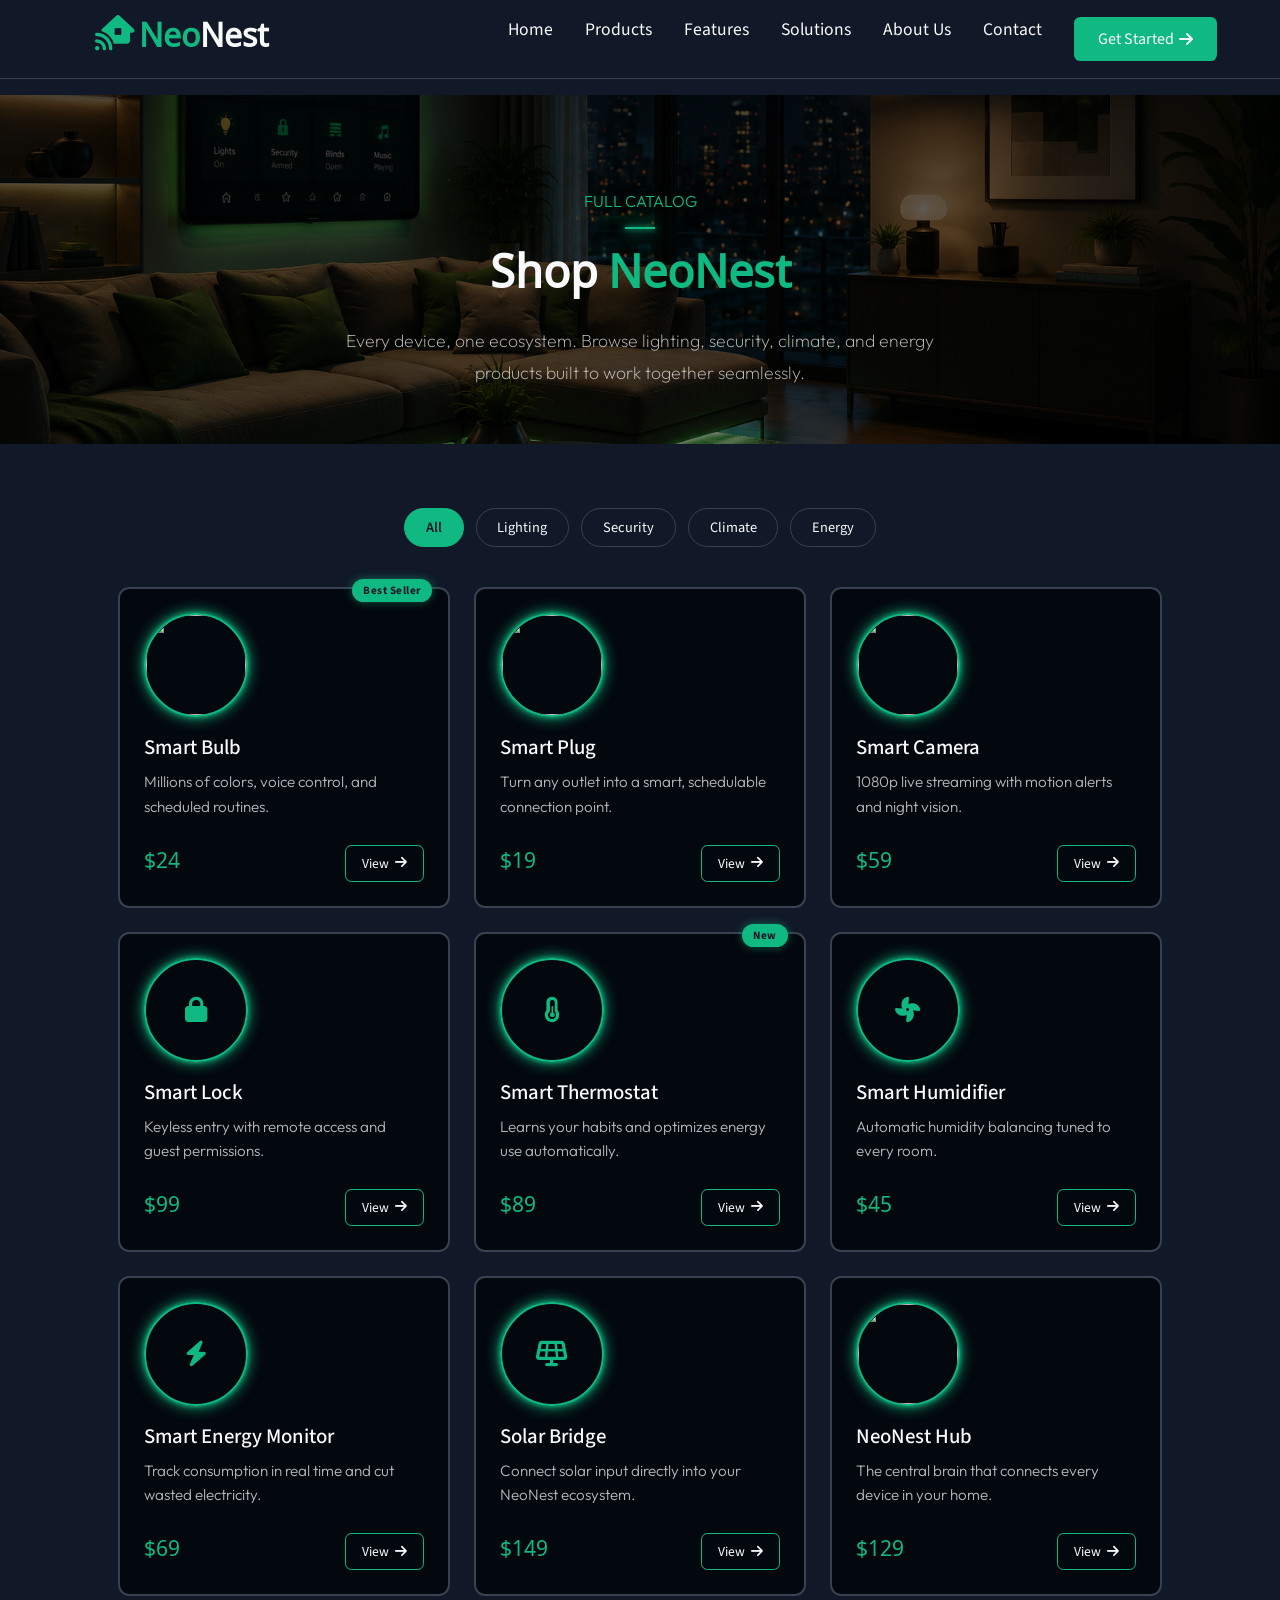
==== products.html @ 1ba97093 "Add files via upload" ====
<!DOCTYPE html>
<html lang="en">
<head>
    <meta charset="UTF-8">
    <meta name="viewport" content="width=device-width, initial-scale=1.0">
    <title>NeoNest | Products</title>
    <link rel="icon" type="image/svg+xml" href="neonest2.svg">
    <link rel="stylesheet" href="style.css">
    <link rel="stylesheet" href="products.css">
    <link rel="stylesheet" href="https://cdnjs.cloudflare.com/ajax/libs/font-awesome/6.7.2/css/all.min.css">
    <link rel="preconnect" href="https://fonts.googleapis.com">
    <link rel="preconnect" href="https://fonts.gstatic.com" crossorigin>
    <link href="https://fonts.googleapis.com/css2?family=Noto+Sans+Bhaiksuki&family=Outfit:wght@100..900&family=Source+Sans+3:ital,wght@0,200..900;1,200..900&display=swap" rel="stylesheet">
</head>
<body>

    <!-- NAVBAR -->
    <div class="nav-bar">
        <div class="logo-ctn">
            <div class="curved-line"></div>
            <div class="brand-ctn">
                <div class="icon-ctn">
                    <i class="fa-solid fa-house-signal logo-icon"></i>
                </div>
                <div class="name-ctn">
                    <h1>Neo<span>Nest</span></h1>
                </div>
            </div>
        </div>
        <nav id="nav-menu" class="nav-menu">
            <ul class="nav-links" id="nav-links">
                <li><a href="index.html">Home</a></li>
                <li><a href="products.html">Products</a></li>
                <li><a href="#">Features</a></li>
                <li><a href="#">Solutions</a></li>
                <li><a href="#">About Us</a></li>
                <li><a href="#">Contact</a></li>
            </ul>
            <button class="nav-btn">
                <a href="#">Get Started</a>
                <i class="fa-solid fa-arrow-right arrow-icon"></i>
            </button>
        </nav>
        <div class="hamburger" id="hamburger">
            <span></span>
            <span></span>
            <span></span>
        </div>
    </div>

    <!-- PRODUCTS PAGE -->

    <section class="shop-header">
        <p class="products-tag">FULL CATALOG</p>
        <div class="underline"></div>
        <h1>Shop <span>NeoNest</span></h1>
        <p class="shop-subtext">
            Every device, one ecosystem. Browse lighting, security, climate,
            and energy products built to work together seamlessly.
        </p>
    </section>

    <section class="shop">
        <div class="shop-ctn">

            <div class="filter-bar">
                <button class="filter-btn active" data-filter="all">All</button>
                <button class="filter-btn" data-filter="lighting">Lighting</button>
                <button class="filter-btn" data-filter="security">Security</button>
                <button class="filter-btn" data-filter="climate">Climate</button>
                <button class="filter-btn" data-filter="energy">Energy</button>
            </div>

            <div class="product-cards">

                <div class="product" data-category="lighting">
                    <span class="badge">Best Seller</span>
                    <div class="product-img">
                        <img src="https://images.unsplash.com/photo-1707727115439-eec63e83997d?w=500&auto=format&fit=crop&q=60&ixlib=rb-4.1.0&ixid=M3wxMjA3fDB8MHxzZWFyY2h8MTR8fHNtYXJ0JTIwaG9tYnVsYnxlbnwwfHwwfHx8MA%3D%3D" alt="">
                    </div>
                    <h3>Smart Bulb</h3>
                    <p>Millions of colors, voice control, and scheduled routines.</p>
                    <div class="product-footer">
                        <span class="price">$24</span>
                        <button class="product-btn">View <i class="fa-solid fa-arrow-right"></i></button>
                    </div>
                </div>

                <div class="product" data-category="lighting">
                    <div class="product-img">
                        <img src="https://images.unsplash.com/photo-1646753012274-3b5b362379d2?w=500&auto=format&fit=crop&q=60&ixlib=rb-4.1.0&ixid=M3wxMjA3fDB8MHxzZWFyY2h8ODd8fHNtYXJ0JTIwaG9tZSUyMHBsdWd8ZW58MHx8MHx8fDA%3D" alt="">
                    </div>
                    <h3>Smart Plug</h3>
                    <p>Turn any outlet into a smart, schedulable connection point.</p>
                    <div class="product-footer">
                        <span class="price">$19</span>
                        <button class="product-btn">View <i class="fa-solid fa-arrow-right"></i></button>
                    </div>
                </div>

                <div class="product" data-category="security">
                    <div class="product-img">
                        <img src="https://images.unsplash.com/photo-1670278458296-00ff8a63141e?w=500&auto=format&fit=crop&q=60&ixlib=rb-4.1.0&ixid=M3wxMjA3fDB8MHxzZWFyY2h8MTB8fHNtYXJ0JTIwaG9tZSUyMGNhbWVyYXxlbnwwfHwwfHx8MA%3D%3D" alt="">
                    </div>
                    <h3>Smart Camera</h3>
                    <p>1080p live streaming with motion alerts and night vision.</p>
                    <div class="product-footer">
                        <span class="price">$59</span>
                        <button class="product-btn">View <i class="fa-solid fa-arrow-right"></i></button>
                    </div>
                </div>

                <div class="product" data-category="security">
                    <div class="product-img">
                        <i class="fa-solid fa-lock product-icon"></i>
                    </div>
                    <h3>Smart Lock</h3>
                    <p>Keyless entry with remote access and guest permissions.</p>
                    <div class="product-footer">
                        <span class="price">$99</span>
                        <button class="product-btn">View <i class="fa-solid fa-arrow-right"></i></button>
                    </div>
                </div>

                <div class="product" data-category="climate">
                    <span class="badge">New</span>
                    <div class="product-img">
                        <i class="fa-solid fa-temperature-half product-icon"></i>
                    </div>
                    <h3>Smart Thermostat</h3>
                    <p>Learns your habits and optimizes energy use automatically.</p>
                    <div class="product-footer">
                        <span class="price">$89</span>
                        <button class="product-btn">View <i class="fa-solid fa-arrow-right"></i></button>
                    </div>
                </div>

                <div class="product" data-category="climate">
                    <div class="product-img">
                        <i class="fa-solid fa-fan product-icon"></i>
                    </div>
                    <h3>Smart Humidifier</h3>
                    <p>Automatic humidity balancing tuned to every room.</p>
                    <div class="product-footer">
                        <span class="price">$45</span>
                        <button class="product-btn">View <i class="fa-solid fa-arrow-right"></i></button>
                    </div>
                </div>

                <div class="product" data-category="energy">
                    <div class="product-img">
                        <i class="fa-solid fa-bolt product-icon"></i>
                    </div>
                    <h3>Smart Energy Monitor</h3>
                    <p>Track consumption in real time and cut wasted electricity.</p>
                    <div class="product-footer">
                        <span class="price">$69</span>
                        <button class="product-btn">View <i class="fa-solid fa-arrow-right"></i></button>
                    </div>
                </div>

                <div class="product" data-category="energy">
                    <div class="product-img">
                        <i class="fa-solid fa-solar-panel product-icon"></i>
                    </div>
                    <h3>Solar Bridge</h3>
                    <p>Connect solar input directly into your NeoNest ecosystem.</p>
                    <div class="product-footer">
                        <span class="price">$149</span>
                        <button class="product-btn">View <i class="fa-solid fa-arrow-right"></i></button>
                    </div>
                </div>

                <div class="product" data-category="security">
                    <div class="product-img">
                        <img src="https://images.unsplash.com/photo-1621685634155-dcb444e2ec98?w=500&auto=format&fit=crop&q=60&ixlib=rb-4.1.0&ixid=M3wxMjA3fDB8MHxzZWFyY2h8NDN8fHNtYXJ0JTIwaG9tZSUyMGNwdXxlbnwwfHwwfHx8MA%3D%3D" alt="">
                    </div>
                    <h3>NeoNest Hub</h3>
                    <p>The central brain that connects every device in your home.</p>
                    <div class="product-footer">
                        <span class="price">$129</span>
                        <button class="product-btn">View <i class="fa-solid fa-arrow-right"></i></button>
                    </div>
                </div>

            </div>

            <p class="no-results">No products match this filter yet.</p>

        </div>
    </section>

    <script src="script.js"></script>
    <script src="products.js"></script>
</body>
</html>
---- style.css ----
*{
    margin: 0;
    padding: 0;
}

:root{
    --Emerald-green:#10B981;
    --Charcoal:#111827;
    --Off-White:#F9FAFB;
    --Slate:#374151;
    --Mint:#6EE7B7;
}
body{
    background-color: var(--Off-White);
}

header{
    background: 
    linear-gradient(
        rgba(0, 0, 0, 0.712),
        rgba(0, 0, 0, 0.486)
    ),
    url(bg-house.png);
    background-repeat: no-repeat;
    background-position: center;
    background-size: cover;
    min-height: 100vh;
    /* display: flex;
    justify-content: space-between;
    align-items: center;
    padding-bottom: 120px; */
    
    position: relative;
     padding-top: 90px;

}
header::before{
    content:"";
    position:absolute;
    inset:0;

    background:
    linear-gradient(rgba(0,0,0,.6),rgba(0,0,0,.4)),
    url(bg-phone.png);

    background-size:cover;
    background-position:center;

    opacity:0;

    animation:fadeBg 15s infinite ease-in-out;

    z-index:0;
}
header>*{
    position:relative;
    z-index:2;
}
.nav-bar{
    display: flex;
    justify-content: space-around;
    align-items: center;
    backdrop-filter: blur(10px);
    position: fixed;
     top: 0;
    left: 0;
    width: 100%;
    border-bottom: 1px #374151 solid;
    padding: 1rem;
    animation: fadeIn 1.5s ease-in-out;
    z-index: 9999;
    background: #111827;
}
.brand-ctn{
    display: inline-flex;
    color: #10B981;
    gap:5px;
    font-family: "Noto Sans Bhaiksuki";
}

.brand-ctn span{
    color: var(--Off-White);
}
.logo-icon{
    font-size: 35px;
}
nav ul{
    list-style: none;
    display: flex;
    font-size: 1.1rem;
    gap: 2rem;
    margin-left: 5rem;
}
nav ul li a{
    text-decoration: none;
    color: var(--Off-White);
    font-family: "Source Sans 3";
    /* letter-spacing: 1.1; */
    position: relative;
}
.nav-btn a{
    text-decoration: none;
    color: var(--Off-White);
    font-family: "Source Sans 3";
    letter-spacing: 1.1;
    font-size:1rem;
}
nav ul li a:after{
    position: absolute;
    content: "";
    bottom: -5px;
    left: 0;
    width: 0;
    height: 1px;
    background: #6EE7B7;
    transition: width .3s ease;
    border-radius: 2px;
}
nav ul li a:hover::after{
    width: 100%;
}
.nav-menu{
    display: flex;
}

.nav-btn{
    display: flex;
    align-items: center;
    justify-content: center;

    background-color: var(--Emerald-green);
    color: var(--Off-White);
    border: none;
    border-radius: 0.4rem;

    padding: 0.7rem 1.5rem;
    font-size: 1rem;
    font-family: "Source Sans 3";
    gap: 5px;
    margin-left: 2rem;

    animation: slideIn 2s ease;
}
.nav-btn:hover{
    transform: scale( 1.05);
    transition: ease 1s;
    background-color: #016141;
}
.arrow-icon{
    font-size: 1rem;
}
.hamburger{
    display: none;
    flex-direction: column;
    cursor: pointer;
    
    gap: 6px;
    transition: all .3s ease;

}
.hamburger span{
    background-color: var(--Emerald-green);
    width: 25px;
    height: 3px;
    border-radius:2px ;

}
.hamburger.active span:nth-child(1){
    transform: rotate(45deg) translate(10px , 10px);
}

.hamburger.active span:nth-child(2){
    opacity:0;
}
.hamburger.active span:nth-child(3){
    transform: rotate(-45deg) translate(7px , -7px);
}



/* HERO SECTION */


.hero-section{
    /* margin-left: 20rem; */
    margin-top: 4rem;
    backdrop-filter: blur(5px);
}
.highlight-text{
    margin-left: 30rem;
    backdrop-filter: blur (5px);
    background: #09946148;
    border: 1px solid var(--Mint);
    border-radius: 0.5rem;
    color: var(--Off-White);
    font-size: 0.7rem;
    font-family: "Source Sans 3";
    width: max-content;
    padding: .3rem;
    font-weight: 100;
    animation: slideUp 1.5s ease-out;
    cursor: pointer;

}

.hdr1{
 color: var(--Off-White);
 font-family: "Noto Sans Bhaiksuki";
 font-size: 3rem;
 animation: slideIn 1.5s  ease-in;
 margin-left: 20rem;
 margin-top: 2rem;
}
.subtle-ctn{
    padding: 1rem;
}
.subtle-text{
    color: var(--Off-White);
    font-size: 1.15rem;
    font-weight: 400;
    line-height: 1.9;
    letter-spacing: 0.4px;
    animation: fadeIn 2s ease-in-out;
    text-align: center;
    font-family: "Outfit";
   max-width:760px;
   width:90%;
   margin-left: 15rem;
    
}
.green-txt{
    color: var(--Emerald-green);
    font-family: "Source sans 3";
    cursor: pointer;
    font-weight: 400;
}
.ctn-btn{
    display: flex;
    gap: 2rem;
    margin-left: 25rem;
}
.ctn1{
    display: flex;
    align-items: center;
    justify-content: center;
    background-color: var(--Emerald-green);
    color: var(--Off-White);
    border: none;
    border-radius: 0.4rem;

    padding: 0.7rem 1.5rem;
    font-size: 1rem;
    font-family: "Source Sans 3";
    gap: 10px;


    animation: slideIn 2s ease;
}
.ctn1:hover{
    background-color: #016141;
    box-shadow: inset rgba(0, 0, 0, 0)  ;
    transform: scale(1.1);
    transition: .5s ease;
}
.ctn2{
     display: flex;
    align-items: center;
    justify-content: center;
    backdrop-filter: blur(15px);
    background: #1118278e;
    border: var(--Slate) 2px solid;
    color: var(--Off-White);
    border: none;
    border-radius: 0.4rem;

    padding: 0.7rem 1.5rem;
    font-size: 1rem;
    font-family: "Source Sans 3";
    gap: 10px;


    animation: slideIn 2s ease;
}
.ctn2:hover{
    box-shadow: inset rgba(0, 0, 0, 0)  ;
    transform: scale(1.1);
    transition: .5s ease;
    background: var(--Charcoal);
    box-shadow: inset rgba(0, 0, 0, 0) 2px 4px 15px;
}


/* COMPATIBILTY CTN */

.compatibility{
    background: #111827;
    box-shadow: 20px 20px 20px 0 var(--Off-White);
    border-radius: 2px;
    padding: 1rem;
}

.security-icon{
    color: var(--Emerald-green);
    font-size: 2rem;
    background: rgba(16,185,129,.08);
    padding: 18px;
    border-radius: 50%;
    box-shadow: 0 0 20px rgba(16,185,129,.2);
    margin-left: 35rem;
}
.compatibility-tag{
    margin-left: 32rem;
    font-size: 1rem;
    font-family: "Outfit";
    font-weight: 300;
  color: var(--Emerald-green);
}
.compatibility h2{
    color: var(--Off-White);
 font-family: "Noto Sans Bhaiksuki";
 font-size: 2.56rem;
 animation: slideIn 1.5s  ease-in;
 margin-left: 27rem;
 margin-top: 1rem;
}
.compatibility-text{
     color:#eeeeeec4;
    font-size: 1.15rem;
    font-weight: 200;
    line-height: 1.9;
    letter-spacing: 0.4px;
    animation: fadeIn 2s ease-in-out;
    text-align: center;
    font-family: "Outfit";
   max-width:760px;
   width:90%;
   margin-left: 15rem;
}
.brand-logos{
    display: flex;
    flex-wrap: wrap;
    justify-content: center;
    align-items: center;
    gap: 10px;
    
}
.brand{
    display: grid;
    justify-content: center;
    border: #374151 2px solid;
    padding: 1rem;
    color: var(--Off-White);
    background: #03070e;
    border-radius: 0.4rem;
    width: 120px;
    height: 120px;
    border-bottom: #10B981 3px solid;
    font-family: "Noto Sans Bhaiksuki";
}
.google-icon, .apple-icon, .alexa-icon,.matter-icon, .philip-icon , .smart-icon{
    font-size: 4rem;
    color: #10B981;
}


/* FEATURE SECTION */



.features{
   background: url(features-bg.png);
    box-shadow: 20px 20px 20px 0 var(--Off-White);
    border-radius: 2px;
    padding: 1rem;
    background-repeat: no-repeat;
    background-position: center;
    background-size: cover;
    border-bottom: 2px solid #eeeeeec4;    
}
.first-hdr{
     color: var(--Off-White);
 font-family: "Noto Sans Bhaiksuki";
 font-size: 2.4rem;
 animation: slideIn 1.5s  ease-in;
 text-align: center;
 margin-top: 1rem;
}
.sec-hdr{
 color: var(--Emerald-green);
 font-family: "Noto Sans Bhaiksuki";
 font-size: 2.66rem;
 animation: slideRight 1.5s  ease-in;
 text-align: center;
 margin-top: 1rem;
}
.feature-txt, .stats-desc{
     color: #eeeeeec4;
    font-size: 1.15rem;
    font-weight: 200;
    line-height: 1.9;
    letter-spacing: 0.4px;
    animation: fadeIn 2s ease-in-out;
    text-align: center;
    font-family: "Outfit";
   max-width:760px;
   width:90%;
   margin-left: 15rem;
}
.feature-cards{
    display: flex;
    flex-wrap: wrap;
    flex: 2;
    margin: 2rem;
    gap : 10px;
}

.card{
    background-position: center;
    background-size: cover;
    padding: 1rem; 
     border: 2.5px solid var(--Slate);
    border-radius: 0.7rem;
    color: var(--Off-White);
    width: 300px;
    height: 250px;
}
.card:hover{
    transform: translateY(-5px);
    background: #111827;
    transition: .3s ease-in-out;
}
.card-content3{
    background: linear-gradient(rgba(0, 0, 1, 0.664), rgba(0, 0, 0, 0.397)) , url(https://media.istockphoto.com/id/1678741974/photo/mother-and-son-at-home-using-a-smart-thermostat.jpg?b=1&s=612x612&w=0&k=20&c=F-74yQ2TMoO8t30bte263fWEkOr9nvjWxRrM4S5ifmE=);
    background-repeat: no-repeat;
    background-position: top;
}
.card-content4{
     background: linear-gradient(rgba(0, 0, 1, 0.664), rgba(0, 0, 0, 0.397)) , url(https://plus.unsplash.com/premium_photo-1675016457613-2291390d1bf6?w=500&auto=format&fit=crop&q=60&ixlib=rb-4.1.0&ixid=M3wxMjA3fDB8MHxzZWFyY2h8MXx8Y2N0diUyMG1vbml0b3JpbmclMjBzbWFydCUyMGhvbWVzfGVufDB8fDB8fHww);
     background-position:right;
}
.card-content1{
    background: linear-gradient(rgba(0, 0, 1, 0.664), rgba(0, 0, 0, 0.397)) , url(https://plus.unsplash.com/premium_photo-1728776080538-653e418842c9?w=500&auto=format&fit=crop&q=60&ixlib=rb-4.1.0&ixid=M3wxMjA3fDB8MHxzZWFyY2h8MjV8fHNtYXJ0JTIwbGlnaHRpbmd8ZW58MHx8MHx8fDA%3D);
}
.card-content2{
    background: linear-gradient(rgba(0, 0, 1, 0.664), rgba(0, 0, 0, 0.397)) , url(https://plus.unsplash.com/premium_photo-1729436833449-225649403fc0?w=500&auto=format&fit=crop&q=60&ixlib=rb-4.1.0&ixid=M3wxMjA3fDB8MHxzZWFyY2h8MXx8c21hcnQlMjBsb2NrfGVufDB8fDB8fHww);
}
.card-content5{
     background: linear-gradient(rgba(0, 0, 1, 0.664), rgba(0, 0, 0, 0.397)) , url(https://plus.unsplash.com/premium_photo-1729510247926-8e59b295375e?w=500&auto=format&fit=crop&q=60&ixlib=rb-4.1.0&ixid=M3wxMjA3fDB8MHxzZWFyY2h8MzM4fHxzbWFydCUyMGhvbWUlMjBlbmVyZ3l8ZW58MHx8MHx8fDA%3D)
}

.round-border{
    border: 2px solid var(--Emerald-green);
    border-radius: 50%;
    width: 50px;
    height: 50px;
    box-shadow:
    0 0 3px  var(--Emerald-green),
    0 0 3px var(--Emerald-green),
    0 0 3px var(--Emerald-green),
    0 0 3px var(--Emerald-green);
}
.light-icon{
    font-size: 2rem;
    color: var(--Emerald-green);
    margin-left: 0.75rem;
    margin-top: 0.6rem;

}
.user-shield-icon{
    font-size: 1.95rem;
    color: var(--Emerald-green);
    margin-left: 0.5rem;
    margin-top: 0.6rem;
}
.temp-icon{
    font-size: 2rem;
    color: var(--Emerald-green);
    margin-left: 0.9rem;
    margin-top: 0.6rem;
}
.video-icon{
    font-size: 2rem;
    color: var(--Emerald-green);
    margin-left: 0.5rem;
    margin-top: 0.6rem;
}
.bolt-icon{ 
    font-size: 2rem;
    color: var(--Emerald-green);
    margin-left: 0.6rem;
    margin-top: 0.6rem;
}

.text-ctn h2{
    font-family: "Source Sans 3";
    color: var(--Emerald-green);
    font-weight: 400;
    font-size: 2rem;
}
.text-ctn h3{
     font-family: "Source Sans 3";
    color: #eeeeeec4;
    font-weight: 300;
    font-size: 1.2rem;
}
.text-ctn p{
    font-weight: 350;
    font-size: 1rem;
    color: var(--Off-White);
    font-family: "Source Sans 3";
    margin-top: 1rem;
    max-width: 330px;
}


/* Statistics */

.statistics{
    background: linear-gradient(rgba(0, 0, 1, 0.664), rgba(0, 0, 0, 0.397)) , url(https://images.unsplash.com/photo-1591452706295-06d0d6abc3aa?w=500&auto=format&fit=crop&q=60&ixlib=rb-4.1.0&ixid=M3wxMjA3fDB8MHxzZWFyY2h8MjAzfHxzbWFydCUyMGhvbWV8ZW58MHx8MHx8fDA%3D);
    background-position: center;
    background-size: cover;
    background-repeat: no-repeat;
}
.stats-tag{
    text-align: center;
    font-size: 1rem;
    font-family: "Outfit";
    font-weight: 300;
  color: var(--Emerald-green);
   padding-top: 4rem;
   cursor: pointer;
}
.underline{
    width: 30px;
    height: 2px;
    background-color: var(--Emerald-green);
    margin-left: 41rem;
    margin-top: 1rem;
      box-shadow:
    0 0 5px  var(--Emerald-green),
    0 0 15px var(--Emerald-green),
    0 0 30px var(--Emerald-green),
    0 0 45px var(--Emerald-green);
    cursor: pointer;
}

.stats-ctn h2{
     color: var(--Off-White);
 font-family: "Noto Sans Bhaiksuki";
 font-size: 2.4rem;
 animation: slideIn 1.5s  ease-in;
 text-align: center;
 margin-top: 1rem;
}
.stats-ctn span{
    color: var(--Emerald-green);
}

.stats-desc{
     color: #eeeeeec4;
    font-size: 1.15rem;
    font-weight: 200;
    line-height: 1.9;
    letter-spacing: 0.4px;
    animation: fadeIn 2s ease-in-out;
    text-align: center;
    font-family: "Outfit";
   max-width:760px;
   width:90%;
   text-align: center;
}

.stats{
  display: grid;
  grid-template-columns: repeat(2,0.2fr);
  padding: 2rem;
  margin-left: 17rem;
  gap: 5px;
}


.stat{
     backdrop-filter: blur(5px);
     background :#000e0962;
    border:   #374151 0.5px solid;
    padding: 1rem;
    width: 300px;
    border-radius: 0.4rem;
    height: 150px;
}
.stat:hover{
    transition: .2s ease;
    background: #03070e;
    transform: translateY(-5px);
}
.stat-icon{ 
    font-size: 2rem;
    color: var(--Emerald-green);
    margin-top: 0.6rem;

}
.stat h1{
    font-family: "Noto Sans Bhaiksuki";
    font-size: 2.5rem;
    color: var(--Off-White);
    margin-top: 0.6rem;
}
.stat h3{
    font-family: "Source Sans 3";
    color: #10B981;
    font-weight: 300;
}
.stat p{
    font-weight: 350;
    font-size: 1rem;
    color: var(--Off-White);
    font-family: "Source Sans 3";
    margin-top: 1rem;
    max-width: 330px;
    line-height: 1.6;
}


/* PRODUCTS */

.products{
    background: var(--Charcoal);
    padding: 3rem 1rem;
}

.products-tag{
    text-align: center;
    font-size: 1rem;
    font-family: "Outfit";
    font-weight: 300;
    color: var(--Emerald-green);
    padding-top: 1rem;
    cursor: pointer;
}

.products-ctn h2{
    color: var(--Off-White);
    font-family: "Noto Sans Bhaiksuki";
    font-size: 2.4rem;
    text-align: center;
    margin-top: 1rem;
}

.products-ctn span{
    color: var(--Emerald-green);
}

.products-desc{
    color: #eeeeeec4;
    font-size: 1.15rem;
    font-weight: 200;
    line-height: 1.9;
    letter-spacing: 0.4px;
    text-align: center;
    font-family: "Outfit";
    max-width: 760px;
    width: 90%;
    margin: 1rem auto 0;
}

.product-cards{
    display: flex;
    flex-wrap: wrap;
    justify-content: center;
    gap: 1.5rem;
    margin-top: 2.5rem;
}

.product{
    background: #03070e;
    border: 2px solid var(--Slate);
    border-radius: 0.7rem;
    padding: 1.5rem;
    width: 280px;
    transition: .3s ease-in-out;
}

.product:hover{
    transform: translateY(-6px);
    border-color: var(--Emerald-green);
}

.product-img{
    width: 100px;
    height: 100px;
    display: flex;
    align-items: center;
    justify-content: center;
    border: 2px solid var(--Emerald-green);
    border-radius: 50%;
    margin-bottom: 1rem;
    box-shadow:
        0 0 5px var(--Emerald-green),
        0 0 15px var(--Emerald-green);
}
.product-img img{
    width: 100px;
    height: 100px;
    object-fit: cover;
    overflow: hidden;
    border-radius: 50%;
}
.product-icon{
    font-size: 1.6rem;
    color: var(--Emerald-green);
}

.product h3{
    font-family: "Source Sans 3";
    color: var(--Off-White);
    font-size: 1.3rem;
    font-weight: 500;
    margin-bottom: .5rem;
}

.product p{
    font-family: "Outfit";
    color: #eeeeeec4;
    font-size: .95rem;
    font-weight: 300;
    line-height: 1.6;
    min-height: 55px;
}

.product-footer{
    display: flex;
    justify-content: space-between;
    align-items: center;
    margin-top: 1.2rem;
}

.price{
    font-family: "Noto Sans Bhaiksuki";
    color: var(--Emerald-green);
    font-size: 1.3rem;
}

.product-btn{
    display: flex;
    align-items: center;
    gap: 6px;
    background: transparent;
    border: 1px solid var(--Emerald-green);
    color: var(--Off-White);
    font-family: "Source Sans 3";
    font-size: .85rem;
    padding: .5rem 1rem;
    border-radius: 0.4rem;
    cursor: pointer;
    transition: .3s ease;
}

.product-btn:hover{
    background: var(--Emerald-green);
    color: var(--Charcoal);
}

/* large screeen */

@media screen and (max-width:1024px){

.nav-bar{
    padding:1rem 2rem;
}

nav ul{
    gap:1.5rem;
    margin-left:2rem;
}

.hero-section{
    margin-top:3rem;
}

.highlight-text{
    margin-left:20rem;
}

.hdr1{
    margin-left:10rem;
    font-size:2.7rem;
}

.subtle-text{
    margin-left:8rem;
    max-width:650px;
    font-size:1.05rem;
}

.ctn-btn{
    margin-left:15rem;
}
.security-icon{
    margin-left:28rem;
}

.compatibility-tag{
    margin-left:25rem;
}

.compatibility h2{
    margin-left:18rem;
    font-size:2.2rem;
}

.compatibility-text{
    margin-left:8rem;
    max-width:650px;
}

.brand{
    width:110px;
    height:110px;
}

.google-icon,
.apple-icon,
.alexa-icon,
.matter-icon,
.philip-icon,
.smart-icon{
    font-size:3.5rem;
}


.features{
    padding:2rem;
}

.first-hdr{
    font-size:2.1rem;
}

.sec-hdr{
    font-size:2.3rem;
}

.feature-txt{
    margin:0 auto;
    max-width:700px;
    font-size:1.05rem;
}

.feature-cards{
    justify-content:center;
    gap:1.5rem;
}

.card-content1,
.card-content2{
    width:280px;
    height:220px;
}


.stats-ctn h2{
    font-size:2.2rem;
}

.stats-desc{
    margin:0 auto;
    max-width:700px;
    font-size:1.05rem;
}

.underline{
    margin:1rem auto;
}

.stats{
    grid-template-columns:repeat(2,1fr);
    justify-content:center;
    margin:2rem auto;
    gap:1.5rem;
    max-width:700px;
}

.stat{
    width:280px;
}



}


/*  TABLETT  */

@media screen and (max-width:768px){

    /* ---------- NAVBAR ---------- */
  
    .hamburger{
        display: flex;
    }
    nav ul{
        display:grid;
    }
    .nav-menu {
    position: absolute;
    top: 70px;
    right: 0px;
    width: 50%;
    flex-direction: column;
    backdrop-filter: blur(15px);
    background-color: #111827;
    gap: 0;
     max-height: 0; 
     overflow: hidden; 
    transition: max-height 0.3s ease;
   z-index: 9999;
   border-radius: 0.4rem;
   

  }

        
    .nav-btn{
        padding: 0.3rem;
        font-size: 0.65rem;
        margin-left: 1.5rem;
        width: 200px;
        margin-top: 2rem;
        margin-bottom: 1rem;
    }

    .arrow-icon{
        font-size: 0.8rem;
    }
    .nav-menu.active {
    max-height: 1000px;
  }

   
    /* ---------- HERO ---------- */

    .hero-section{
        margin-top: 3rem;
        padding: 0 2rem;
        text-align: center;
    }

    .highlight-text{
        margin: 0 auto;
        font-size: .8rem;
    }

    .hdr1{
        margin: 2rem auto 1rem;
        font-size: 2.5rem;
        max-width: 650px;
    }

    .subtle-text{
        margin: 0 auto;
        max-width: 650px;
        font-size: 1rem;
    }

    .ctn-btn{
        justify-content: center;
        margin: 2rem auto 0;
        flex-wrap: wrap;
    }

    /* ---------- COMPATIBILITY ---------- */

    .security-icon{
        display: block;
        margin-left: 20rem;
    }

    .compatibility-tag{
        margin: 1rem auto;
        text-align: center;
    }

    .compatibility h2{
        margin: 1rem auto;
        text-align: center;
        font-size: 2.2rem;
    }

    .compatibility-text{
        margin: 0 auto;
        max-width: 650px;
    }

    .brand-logos{
        gap: 1rem;
    }

    .brand{
        width: 110px;
        height: 110px;
    }

    .google-icon,
    .apple-icon,
    .alexa-icon,
    .matter-icon,
    .philip-icon,
    .smart-icon{
        font-size: 3rem;
    }

.first-hdr{
    font-size:1.9rem;
}

.sec-hdr{
    font-size:2rem;
}

.feature-txt{
    margin:0 auto;
    width:95%;
    font-size:1rem;
}

.feature-cards{
    justify-content:center;
}

.card-content1,
.card-content2{
    width:320px;
    height:220px;
}

.text-ctn h2{
    font-size:1.7rem;
}

.text-ctn h3{
    font-size:1rem;
}

.text-ctn p{
    font-size:.95rem;
}



.stats-tag{
    font-size:.9rem;
}

.underline{
    margin:1rem auto;
}

.stats-ctn h2{
    font-size:2rem;
}

.stats-desc{
    width:95%;
    margin:0 auto;
    font-size:1rem;
}

.stats{
    grid-template-columns:1fr 1fr;
    margin:2rem auto;
    justify-content:center;
    gap:1rem;
    max-width:650px;
}

.stat{
    width:280px;
    height:auto;
    min-height:170px;
}

.stat h1{
    font-size:2.2rem;
}


}


/* MOBILE PHONES RESPONSIVENESS */


@media screen and (max-width:428px){

    .hamburger{
        display: flex;
    }
    nav ul{
        display:grid;
    }
    .nav-menu {
    position: absolute;
    top: 70px;
    right: 0px;
    width: 50%;
    flex-direction: column;
    backdrop-filter: blur(15px);
    background-color: #111827;
    gap: 0;
     max-height: 0; 
     overflow: hidden; 
    transition: max-height 0.3s ease;
   z-index: 9999;
   border-radius: 0.4rem;
   

  }

        
    .nav-btn{
        padding: 0.3rem;
        font-size: 0.65rem;
        margin-left: 1.5rem;
        width: 200px;
        margin-top: 2rem;
        margin-bottom: 1rem;
    }

    .arrow-icon{
        font-size: 0.8rem;
    }


  /* When menu has 'active' class, show it */
  .nav-menu.active {
    max-height: 1000px;
  }

  .hero-section{
    margin: 1rem;
    /* padding-top: 2rem; */
  }

  .highlight-text{
    font-size: 0.5rem;
    margin-top: 4rem;
    margin-left: 4rem;
  }
  .header-text{
    margin-top: 1rem ;
  }
  .hdr1,.compatibility h2{
    font-size: 1.2rem;
    margin-left: 0;
    text-align: center;
  }
  .subtle-text,.compatibility-text{
    margin-left: 0;
    text-align: center;
    font-size: 1rem;
    max-width: fit-content;
  }
  .ctn-btn{
    flex-direction: column;
    margin-left: 0;
  }
  .security-icon{
 margin-left: 10rem;
}
.compatibility-tag{
    margin-left:0 ;
    text-align: center;
    font-size: 0.7rem;
}

.brand{
    height: 100px;
    width: 100px;
}
.google-icon, .apple-icon, .alexa-icon,.matter-icon, .philip-icon , .smart-icon{
    font-size: 3rem;
}


.first-hdr{
    font-size:1.6rem;
}

.sec-hdr{
    font-size:1.8rem;
}

.feature-txt{
    margin:0 auto;
    width:100%;
    font-size:.95rem;
}

.feature-cards{
    margin:1rem 0;
}

.card-content1,.card-content2, .card-content3, .card-content4, .card-content5{
    width:90%;
    height:auto;
    min-height:220px;
}


.round-border{
    width:45px;
    height:45px;
}

.light-icon,
.user-shield-icon, .temp-icon, .video-icon, .bolt-icon{
    font-size:1.7rem;
}

.text-ctn h2{
    font-size:1.5rem;
}

.text-ctn h3{
    font-size:.95rem;
}

.text-ctn p{
    font-size:.9rem;
}



.statistics{
    padding-bottom:2rem;
}

.stats-tag{
    font-size:.8rem;
}

.underline{
    margin:1rem auto;
}

.stats-ctn h2{
    font-size:1.7rem;
}

.stats-desc{
    width:95%;
    margin:0 auto;
    font-size:.95rem;
}

.stats{
    grid-template-columns:1fr;
    margin:2rem auto;
    padding:1rem;

}

.stat{
    width:90%;
    height:max-content;
}

.stat h1{
    font-size:2rem;
}

.stat p{
    font-size:.9rem;
}


}




@media screen and (max-width:390px){

    /* ==========================
       NAVBAR
    ========================== */

    .nav-bar{
        justify-content: space-around;
        padding: .8rem 1rem;
    }

    .brand-ctn h1{
        font-size: 1.2rem;
    }

    .logo-icon{
        font-size: 28px;
    }

    .hamburger{
        display: flex;
    }

    .nav-menu{
        position: absolute;
        top: 70px;
        right: 10px;
        width: 75%;
        display: flex;
        flex-direction: column;
        background: #111827;
        backdrop-filter: blur(15px);
        border-radius: .5rem;
        max-height: 0;
        overflow: hidden;
        transition: max-height .35s ease;
    }

    .nav-menu.active{
        max-height: 600px;
    }

    nav ul{
        flex-direction: column;
        gap: 1.3rem;
        margin: 1.5rem 0;
        text-align: center;
    }

    .nav-btn{
        width: 85%;
        margin: 0 auto 1.2rem;
        font-size: .85rem;
        padding: .7rem;
    }

    /* ==========================
       HERO
    ========================== */

    .hero-section{
        margin-top: 2rem;
        padding: 0 1rem;
        text-align: center;
    }

    .highlight-text{
        margin: 0 auto;
        font-size: .65rem;
        padding: .35rem .6rem;
    }

    .hdr1{
        margin: 1.5rem auto;
        font-size: 1.8rem;
        line-height: 1.3;
    }

    .subtle-text{
        margin: 0 auto;
        width: 100%;
        font-size: .95rem;
        line-height: 1.7;
    }

    .ctn-btn{
        margin: 2rem auto 0;
        flex-direction: column;
        align-items: center;
        gap: 1rem;
    }

    .ctn1,
    .ctn2{
        width: 100%;
        justify-content: center;
    }

    /* ==========================
       COMPATIBILITY
    ========================== */

    .compatibility{
        padding: 2rem 1rem;
    }

    .security-icon{
        display: block;
        margin-left: 9.5rem;
        font-size: 1.8rem;
    }

    .compatibility-tag{
        margin: 1rem auto;
        text-align: center;
        font-size: .8rem;
    }

    .compatibility h2{
        margin: 1rem auto;
        text-align: center;
        font-size: 1.7rem;
        line-height: 1.3;
    }

    .compatibility-text{
        margin: 0 auto;
        width: 100%;
        font-size: .95rem;
        line-height: 1.7;
    }

    .brand-logos{
        gap: .8rem;
    }

    .brand{
        width: 90px;
        height: 90px;
        padding: .8rem;
        font-size: .75rem;
    }

    .google-icon,
    .apple-icon,
    .alexa-icon,
    .matter-icon,
    .philip-icon,
    .smart-icon{
        font-size: 2.5rem;
    }


.first-hdr{
    font-size:1.45rem;
}

.sec-hdr{
    font-size:1.65rem;
}

.feature-txt{
    font-size:.9rem;
}

.card-content1,
.card-content2, 
.card-content3,
.card-content4{
    padding:1rem;
}

.text-ctn h2{
    font-size:1.35rem;
}

.text-ctn h3{
    font-size:.9rem;
}

.text-ctn p{
    font-size:.85rem;
}

.stats-ctn h2{
    font-size:1.55rem;
}

.stats-desc{
    font-size:.9rem;
}

.stat{
    padding:.9rem;
}

.stat-icon{
    font-size:1.8rem;
}

.stat h1{
    font-size:1.8rem;
}

.stat h3{
    font-size:1rem;
}

.stat p{
    font-size:.85rem;
}



}

/* SMALL SCREENS SIZED PHONES */
@media screen and (max-width:360px){

.brand-ctn h1{
    font-size:1rem;
}

.logo-icon{
    font-size:24px;
}

.nav-menu{
    width:82%;
}

.highlight-text{
    font-size:.55rem;
}

.hdr1{
    font-size:1.6rem;
}

.subtle-text{
    font-size:.9rem;
}

.ctn1,
.ctn2{
    width:100%;
    font-size:.9rem;
}

.compatibility h2{
    font-size:1.5rem;
}

.compatibility-text{
    font-size:.9rem;
}

.brand{
    width:80px;
    height:80px;
}
.security-icon{
    margin-left: 9rem;
}

.google-icon,
.apple-icon,
.alexa-icon,
.matter-icon,
.philip-icon,
.smart-icon{
    font-size:2rem;
}



.first-hdr{
    font-size:1.3rem;
}

.sec-hdr{
    font-size:1.45rem;
}

.feature-txt{
    font-size:.85rem;
    line-height:1.7;
}

.card-content1,
.card-content2,
.card-content3,
.card-content4{
    min-height:200px;
}

.round-border{
    width:40px;
    height:40px;
}

.light-icon,
.user-shield-icon{
    font-size:1.5rem;
    margin-top:.45rem;
    margin-left:.55rem;
}
.video-icon{
    font-size:1.5rem;
    margin-top:.45rem;
    margin-left:0.4rem;
}
.temp-icon{
    font-size:1.5rem;
    margin-top:.45rem;
    margin-left:0.6rem;
}
.text-ctn h2{
    font-size:1.2rem;
}

.text-ctn h3{
    font-size:.85rem;
}

.text-ctn p{
    font-size:.8rem;
}



.stats-tag{
    font-size:.75rem;
}

.stats-ctn h2{
    font-size:1.4rem;
}

.stats-desc{
    font-size:.85rem;
    line-height:1.7;
}

.stat{
    min-height:160px;
}

.stat-icon{
    font-size:1.6rem;
}

.stat h1{
    font-size:1.6rem;
}

.stat h3{
    font-size:.95rem;
}

.stat p{
    font-size:.8rem;
}



}




/* SMALLER SCREEN SIZED PHONE 32OPX */


@media screen and (max-width:320px){

.nav-bar{
    padding:.8rem;
}

.brand-ctn h1{
    font-size:.9rem;
}

.logo-icon{
    font-size:22px;
}

.nav-menu{
    width:90%;
    right:5%;
}

.highlight-text{
    font-size:.5rem;
    padding:.25rem .5rem;
}

.hdr1{
    font-size:1.35rem;
    line-height:1.3;
}

.subtle-text{
    font-size:.82rem;
    line-height:1.6;
}

.ctn-btn{
    gap:.8rem;
}

.ctn1,
.ctn2{
    width:100%;
    padding:.7rem;
    font-size:.85rem;
}

.security-icon{
    font-size:1.5rem;
}

.compatibility-tag{
    font-size:.7rem;
}

.compatibility h2{
    font-size:1.3rem;
}

.compatibility-text{
    font-size:.82rem;
}

.brand{
    width:70px;
    height:70px;
    font-size:.65rem;
}

.google-icon,
.apple-icon,
.alexa-icon,
.matter-icon,
.philip-icon,
.smart-icon{
    font-size:1.8rem;
}

.features{
    padding:1rem .8rem;
}

.first-hdr{
    font-size:1.15rem;
}

.sec-hdr{
    font-size:1.3rem;
}

.feature-txt{
    font-size:.8rem;
}

.card-content1,
.card-content2,
.card-content3,
.card-content4{
    padding:.8rem;
    min-height:190px;
}

.round-border{
    width:35px;
    height:35px;
}

.light-icon,
.user-shield-icon,
.temp-icon,
.video-icon{
    font-size:1.3rem;
    margin-left:.45rem;
    margin-top:.4rem;
}

.text-ctn h2{
    font-size:1.1rem;
}

.text-ctn h3{
    font-size:.8rem;
}

.text-ctn p{
    font-size:.75rem;
}


.stats-tag{
    font-size:.7rem;
}

.stats-ctn h2{
    font-size:1.25rem;
}

.stats-desc{
    font-size:.8rem;
}

.stat{
    padding:.8rem;
}

.stat-icon{
    font-size:1.4rem;
}

.stat h1{
    font-size:1.4rem;
}

.stat h3{
    font-size:.85rem;
}

.stat p{
    font-size:.75rem;
    line-height:1.5;
}



}



@keyframes fadeBg{

    0%,45%{
        opacity:0;
    }

    50%,95%{
        opacity:1;
    }

    100%{
        opacity:0;
    }

}
@keyframes slideIn {
    0%{
        opacity: 0;
        transform: translateX(50%);
    }
    100%{
        opacity: 1;
         transform: translateX(0);
    }
}
@keyframes fadeIn{
    0%{
        opacity: 0;
    }
    100%{
        opacity:1;
    }
}
@keyframes slideUp{
    0%{
        opacity: 0;
        transform: translateY(70%);
    }
    100%{
        opacity: 1;
        transform: translateY(0);
    }
}
@keyframes slideRight{
    0%{
        opacity:0 ;
        transform: translateX(-50%);
    }
    100%{
        opacity: 1;
        transform: translateX(0);
    }
}
---- products.css ----
/* PRODUCTS PAGE — relies on variables & fonts already defined in style.css */

body{
    background-color: var(--Charcoal);
}

.nav-bar{
    position: relative;
    background: #111827;
}

/* SHOP HEADER */

.shop-header{
    background:
        linear-gradient(rgba(0,0,0,.7), rgba(0,0,0,.5)),
        url(bg-house.png);
    background-repeat: no-repeat;
    background-position: center;
    background-size: cover;
    padding: 5rem 1rem 3.5rem;
    text-align: center;
}

.shop-header, .products-tag{
    font-size: 1rem;
    font-family: "Outfit";
    font-weight: 300;
    color: var(--Emerald-green);
    cursor: pointer;
}

.shop-header , .underline{
    margin: 1rem auto;
}

.shop-header h1{
    color: var(--Off-White);
    font-family: "Noto Sans Bhaiksuki";
    font-size: 2.8rem;
    margin-top: .5rem;
}

.shop-header h1 span{
    color: var(--Emerald-green);
}

.shop-subtext{
    color: #eeeeeec4;
    font-size: 1.1rem;
    font-weight: 200;
    line-height: 1.8;
    font-family: "Outfit";
    max-width: 640px;
    width: 90%;
    margin: 1rem auto 0;
}

/* SHOP SECTION */

.shop{
    padding: 3rem 1rem 4rem;
}

.shop-ctn{
    max-width: 1200px;
    margin: 0 auto;
}

.filter-bar{
    display: flex;
    flex-wrap: wrap;
    justify-content: center;
    gap: .75rem;
    margin-bottom: 2.5rem;
}

.filter-btn{
    background: transparent;
    border: 1px solid var(--Slate);
    color: var(--Off-White);
    font-family: "Source Sans 3";
    font-size: .9rem;
    padding: .5rem 1.3rem;
    border-radius: 2rem;
    cursor: pointer;
    transition: .25s ease;
}

.filter-btn:hover{
    border-color: var(--Emerald-green);
    color: var(--Emerald-green);
}

.filter-btn.active{
    background: var(--Emerald-green);
    border-color: var(--Emerald-green);
    color: var(--Charcoal);
    font-weight: 600;
}

.product-cards{
    display: flex;
    flex-wrap: wrap;
    justify-content: center;
    gap: 1.5rem;
}

.product{
    position: relative;
    background: #03070e;
    border: 2px solid var(--Slate);
    border-radius: 0.7rem;
    padding: 1.5rem;
    width: 280px;
    transition: .3s ease-in-out, opacity .25s ease, transform .25s ease;
}

.product:hover{
    transform: translateY(-6px);
    border-color: var(--Emerald-green);
}

.product.hidden{
    display: none;
}

.badge{
    position: absolute;
    top: -10px;
    right: 1rem;
    background: var(--Emerald-green);
    color: var(--Charcoal);
    font-family: "Source Sans 3";
    font-size: .7rem;
    font-weight: 700;
    letter-spacing: .5px;
    padding: .25rem .7rem;
    border-radius: 1rem;
    box-shadow: 0 0 10px rgba(16,185,129,.5);
}

.product-img{
    width: 100px;
    height: 100px;
    display: flex;
    align-items: center;
    justify-content: center;
    border: 2px solid var(--Emerald-green);
    border-radius: 50%;
    margin-bottom: 1rem;
    box-shadow:
        0 0 5px var(--Emerald-green),
        0 0 15px var(--Emerald-green);
}
.
.product-icon{
    font-size: 1.6rem;
    color: var(--Emerald-green);
}

.product h3{
    font-family: "Source Sans 3";
    color: var(--Off-White);
    font-size: 1.3rem;
    font-weight: 500;
    margin-bottom: .5rem;
}

.product p{
    font-family: "Outfit";
    color: #eeeeeec4;
    font-size: .95rem;
    font-weight: 300;
    line-height: 1.6;
    min-height: 55px;
}

.product-footer{
    display: flex;
    justify-content: space-between;
    align-items: center;
    margin-top: 1.2rem;
}

.price{
    font-family: "Noto Sans Bhaiksuki";
    color: var(--Emerald-green);
    font-size: 1.3rem;
}

.product-btn{
    display: flex;
    align-items: center;
    gap: 6px;
    background: transparent;
    border: 1px solid var(--Emerald-green);
    color: var(--Off-White);
    font-family: "Source Sans 3";
    font-size: .85rem;
    padding: .5rem 1rem;
    border-radius: 0.4rem;
    cursor: pointer;
    transition: .3s ease;
}

.product-btn:hover{
    background: var(--Emerald-green);
    color: var(--Charcoal);
}

.no-results{
    display: none;
    text-align: center;
    color: #eeeeeec4;
    font-family: "Outfit";
    font-size: 1rem;
    margin-top: 3rem;
}

.no-results.show{
    display: block;
}

/* RESPONSIVE */

@media screen and (max-width:768px){
    .shop-header h1{
        font-size: 2.2rem;
    }
    .shop-subtext{
        font-size: 1rem;
    }
}

@media screen and (max-width:428px){
    .shop-header{
        padding: 4rem 1rem 2.5rem;
    }
    .shop-header h1{
        font-size: 1.7rem;
    }
    .filter-btn{
        font-size: .8rem;
        padding: .45rem 1rem;
    }
    .product{
        width: 90%;
    }
}
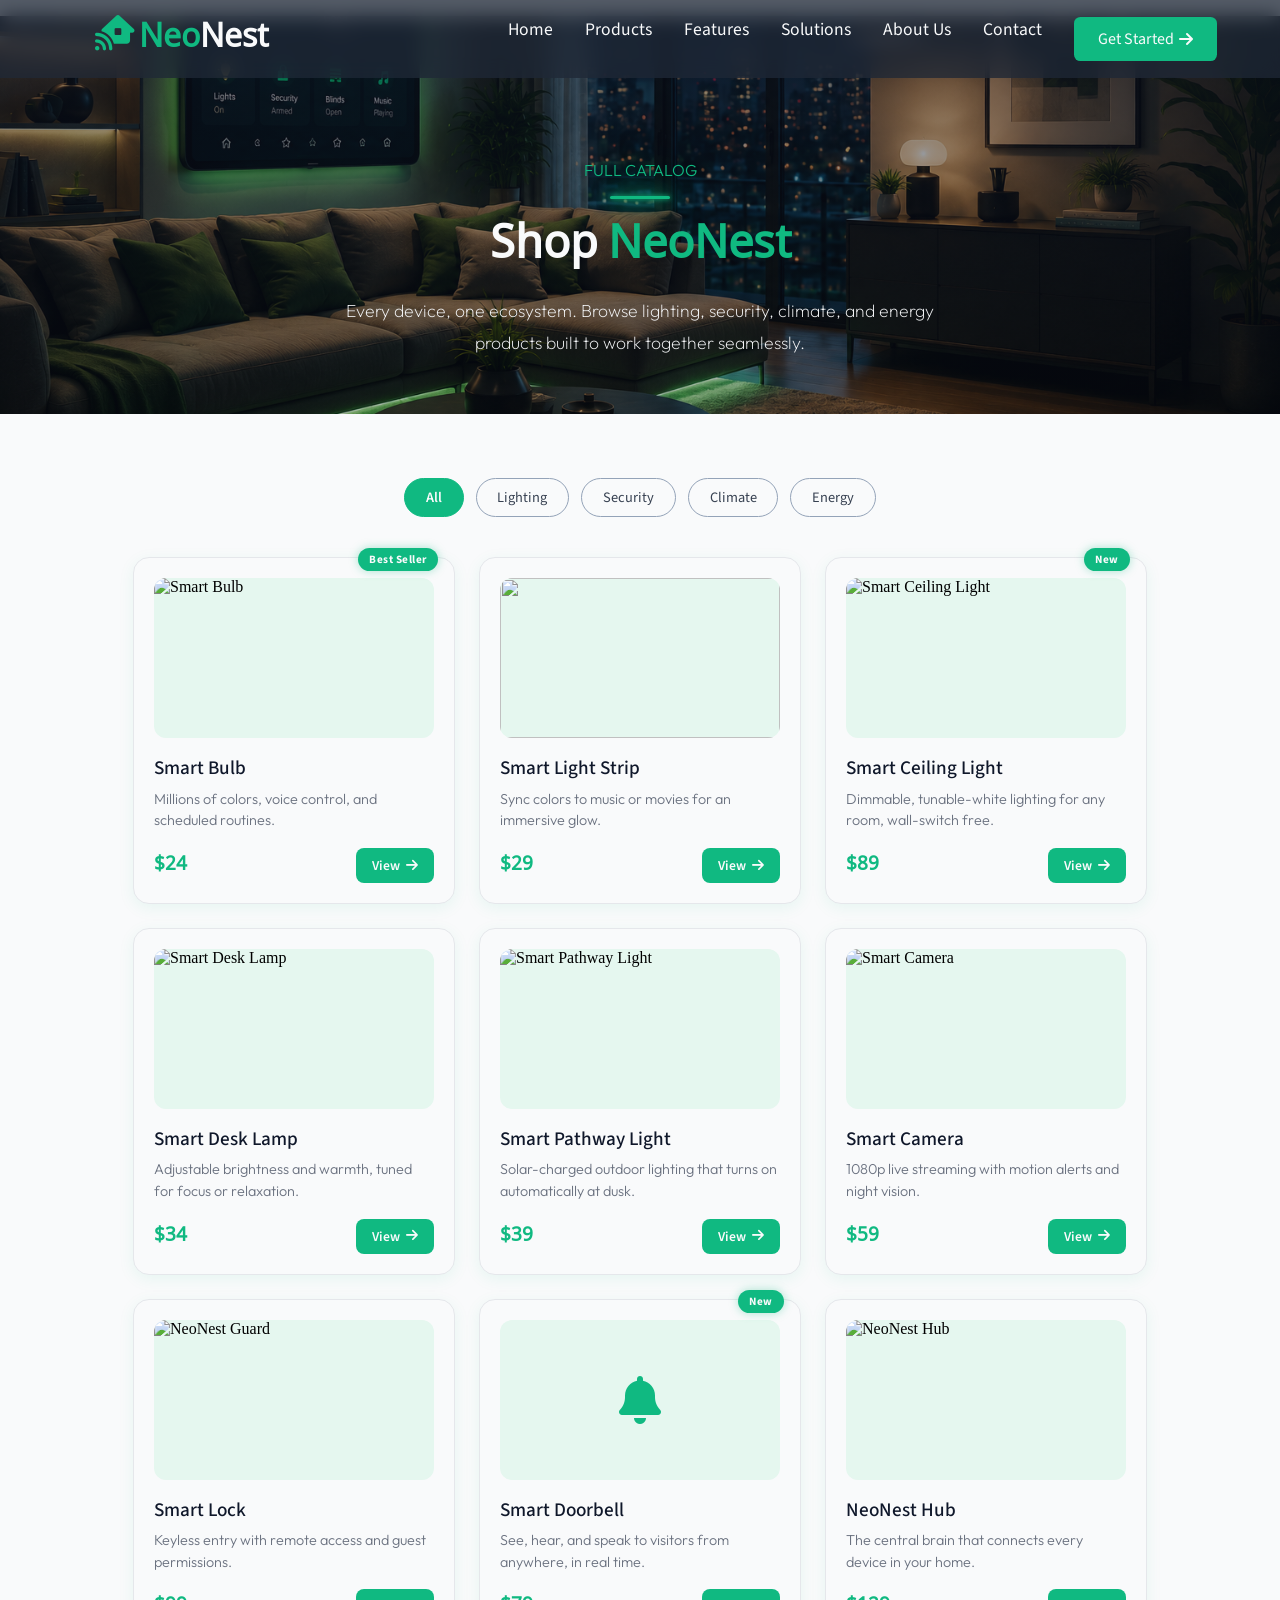
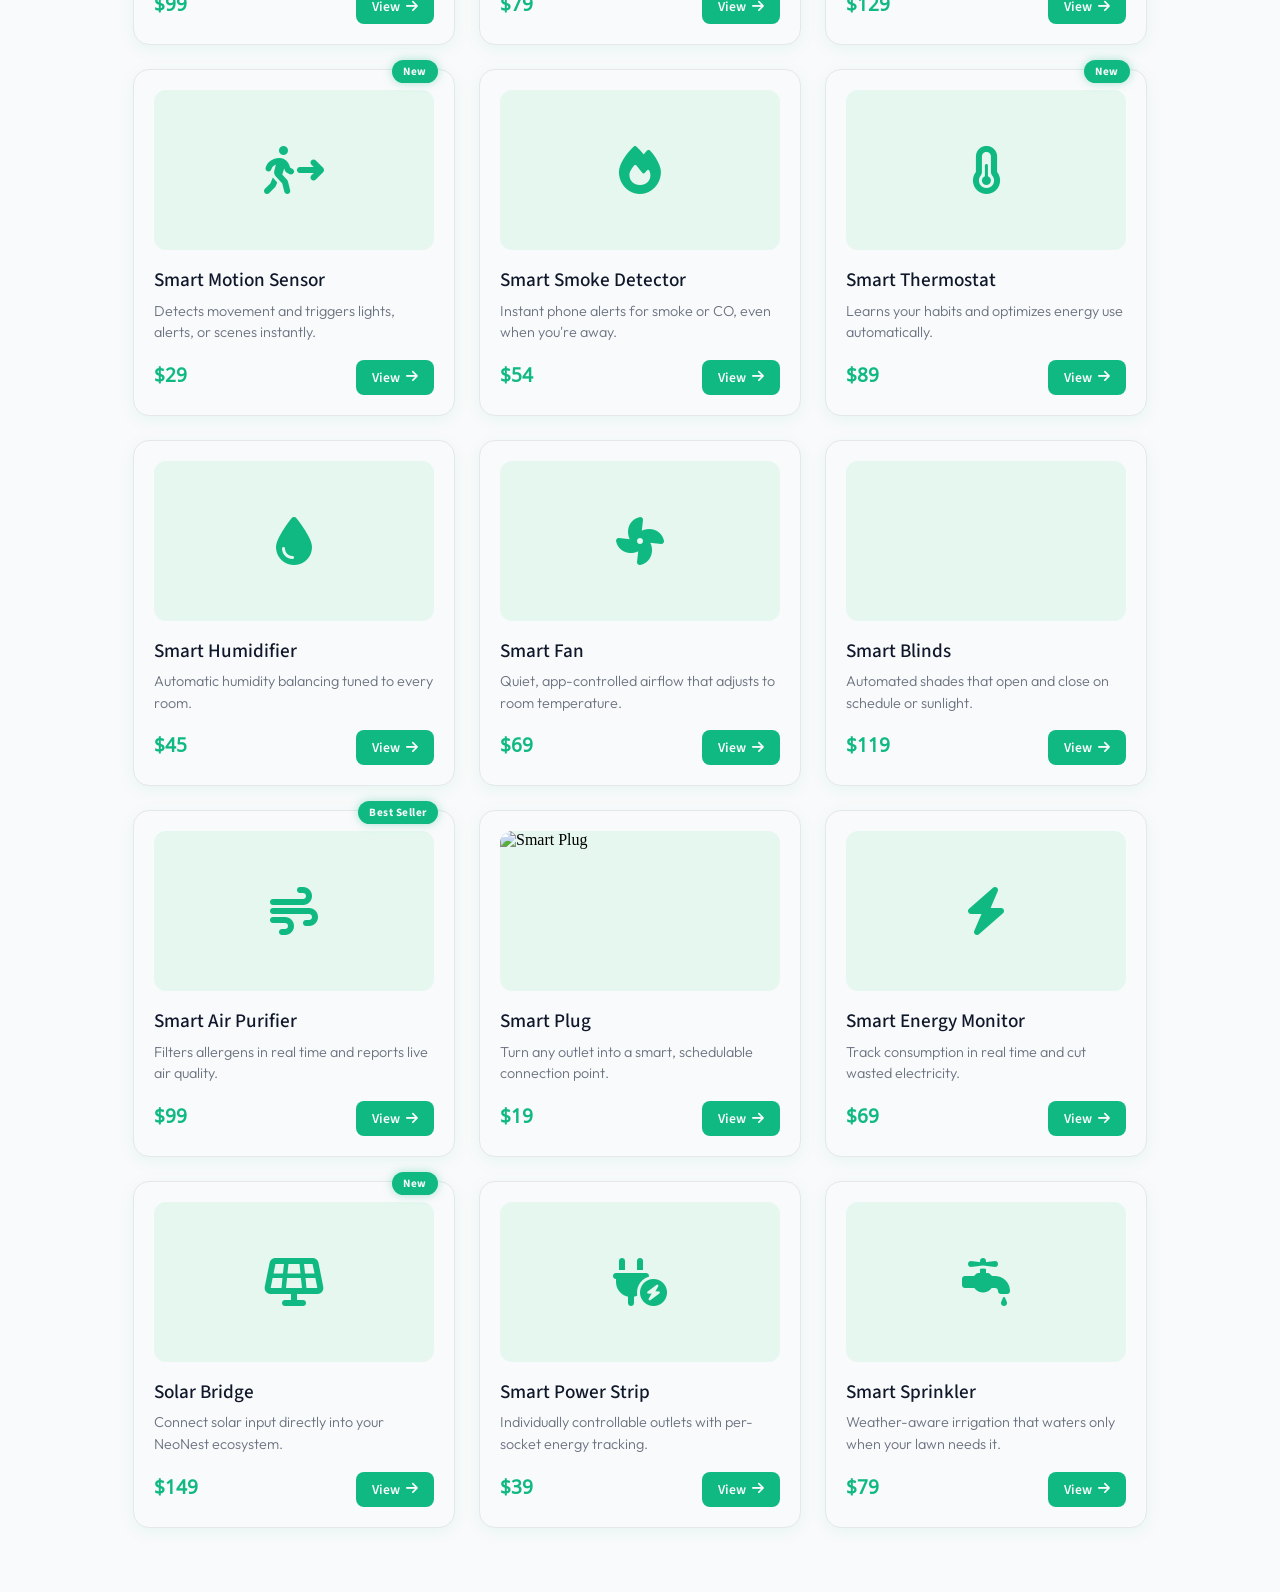
==== commit 4f1b4dcf: "Add files via upload" ====
--- a/products.html
+++ b/products.html
@@ -73,77 +73,218 @@
 
             <div class="product-cards">
 
+                <!-- LIGHTING -->
+
                 <div class="product" data-category="lighting">
                     <span class="badge">Best Seller</span>
                     <div class="product-img">
-                        <img src="https://images.unsplash.com/photo-1707727115439-eec63e83997d?w=500&auto=format&fit=crop&q=60&ixlib=rb-4.1.0&ixid=M3wxMjA3fDB8MHxzZWFyY2h8MTR8fHNtYXJ0JTIwaG9tYnVsYnxlbnwwfHwwfHx8MA%3D%3D" alt="">
+                        <img src="https://images.unsplash.com/photo-1707727115439-eec63e83997d?w=500&auto=format&fit=crop&q=60&ixlib=rb-4.1.0&ixid=M3wxMjA3fDB8MHxzZWFyY2h8MTR8fHNtYXJ0JTIwaG9tYnVsYnxlbnwwfHwwfHx8MA%3D%3D" alt="Smart Bulb">
                     </div>
                     <h3>Smart Bulb</h3>
                     <p>Millions of colors, voice control, and scheduled routines.</p>
                     <div class="product-footer">
                         <span class="price">$24</span>
-                        <button class="product-btn">View <i class="fa-solid fa-arrow-right"></i></button>
+                        <button class="product-btn" data-modal-target="modal-bulb">View <i class="fa-solid fa-arrow-right"></i></button>
                     </div>
                 </div>
 
                 <div class="product" data-category="lighting">
                     <div class="product-img">
-                        <img src="https://images.unsplash.com/photo-1646753012274-3b5b362379d2?w=500&auto=format&fit=crop&q=60&ixlib=rb-4.1.0&ixid=M3wxMjA3fDB8MHxzZWFyY2h8ODd8fHNtYXJ0JTIwaG9tZSUyMHBsdWd8ZW58MHx8MHx8fDA%3D" alt="">
+                        <img src="https://m.media-amazon.com/images/I/814FHC56+zS.jpg" alt="">
+                    </div>
+                    <h3>Smart Light Strip</h3>
+                    <p>Sync colors to music or movies for an immersive glow.</p>
+                    <div class="product-footer">
+                        <span class="price">$29</span>
+                        <button class="product-btn" data-modal-target="modal-strip">View <i class="fa-solid fa-arrow-right"></i></button>
+                    </div>
+                </div>
+
+                <div class="product" data-category="lighting">
+                    <span class="badge">New</span>
+                    <div class="product-img">
+                        <img src="https://images.unsplash.com/photo-1569327015452-131a698ae69e?w=500&auto=format&fit=crop&q=80" alt="Smart Ceiling Light">
+                    </div>
+                    <h3>Smart Ceiling Light</h3>
+                    <p>Dimmable, tunable-white lighting for any room, wall-switch free.</p>
+                    <div class="product-footer">
+                        <span class="price">$89</span>
+                        <button class="product-btn" data-modal-target="modal-ceiling">View <i class="fa-solid fa-arrow-right"></i></button>
+                    </div>
+                </div>
+                                <div class="product" data-category="lighting">
+                    <div class="product-img">
+                        <img src="https://images.unsplash.com/photo-1533090161767-e6ffed986c88?w=500&auto=format&fit=crop&q=80" alt="Smart Desk Lamp">
+                    </div>
+                    <h3>Smart Desk Lamp</h3>
+                    <p>Adjustable brightness and warmth, tuned for focus or relaxation.</p>
+                    <div class="product-footer">
+                        <span class="price">$34</span>
+                        <button class="product-btn" data-modal-target="modal-desklamp">View <i class="fa-solid fa-arrow-right"></i></button>
+                    </div>
+                </div>
+
+                <div class="product" data-category="lighting">
+                    <div class="product-img">
+                         <img src="https://images.unsplash.com/photo-1508172466753-aa5687ae25b5?w=500&auto=format&fit=crop&q=80" alt="Smart Pathway Light">
+                    </div>
+                    <h3>Smart Pathway Light</h3>
+                    <p>Solar-charged outdoor lighting that turns on automatically at dusk.</p>
+                    <div class="product-footer">
+                        <span class="price">$39</span>
+                        <button class="product-btn" data-modal-target="modal-pathway">View <i class="fa-solid fa-arrow-right"></i></button>
+                    </div>
+                </div>
+
+                <!-- SECURITY -->
+
+                <div class="product" data-category="security">
+                    <div class="product-img">
+                        <img src="https://images.unsplash.com/photo-1670278458296-00ff8a63141e?w=500&auto=format&fit=crop&q=60&ixlib=rb-4.1.0&ixid=M3wxMjA3fDB8MHxzZWFyY2h8MTB8fHNtYXJ0JTIwaG9tZSUyMGNhbWVyYXxlbnwwfHwwfHx8MA%3D%3D" alt="Smart Camera">
+                    </div>
+                    <h3>Smart Camera</h3>
+                    <p>1080p live streaming with motion alerts and night vision.</p>
+                    <div class="product-footer">
+                        <span class="price">$59</span>
+                        <button class="product-btn" data-modal-target="modal-camera">View <i class="fa-solid fa-arrow-right"></i></button>
+                    </div>
+                </div>
+
+                <div class="product" data-category="security">
+                    <div class="product-img">
+                          <img src="https://yrhandlock.com/cdn/shop/products/A220SNnew_39e4fe47-81d1-4230-b3ea-433af2fee580_1200x1200.jpg?v=1665993508" alt="NeoNest Guard">
+                    </div>
+                    <h3>Smart Lock</h3>
+                    <p>Keyless entry with remote access and guest permissions.</p>
+                    <div class="product-footer">
+                        <span class="price">$99</span>
+                        <button class="product-btn" data-modal-target="modal-lock">View <i class="fa-solid fa-arrow-right"></i></button>
+                    </div>
+                </div>
+
+                <div class="product" data-category="security">
+                    <span class="badge">New</span>
+                    <div class="product-img">
+                        <i class="fa-solid fa-bell product-icon"></i>
+                    </div>
+                    <h3>Smart Doorbell</h3>
+                    <p>See, hear, and speak to visitors from anywhere, in real time.</p>
+                    <div class="product-footer">
+                        <span class="price">$79</span>
+                        <button class="product-btn" data-modal-target="modal-doorbell">View <i class="fa-solid fa-arrow-right"></i></button>
+                    </div>
+                </div>
+
+                <div class="product" data-category="security">
+                    <div class="product-img">
+                        <img src="https://images.unsplash.com/photo-1621685634155-dcb444e2ec98?w=500&auto=format&fit=crop&q=60&ixlib=rb-4.1.0&ixid=M3wxMjA3fDB8MHxzZWFyY2h8NDN8fHNtYXJ0JTIwaG9tZSUyMGNwdXxlbnwwfHwwfHx8MA%3D%3D" alt="NeoNest Hub">
+                    </div>
+                    <h3>NeoNest Hub</h3>
+                    <p>The central brain that connects every device in your home.</p>
+                    <div class="product-footer">
+                        <span class="price">$129</span>
+                        <button class="product-btn" data-modal-target="modal-hub">View <i class="fa-solid fa-arrow-right"></i></button>
+                    </div>
+                </div>
+                <div class="product" data-category="security">
+                    <span class="badge">New</span>
+                    <div class="product-img">
+                        <i class="fa-solid fa-person-walking-arrow-right product-icon"></i>
+                    </div>
+                    <h3>Smart Motion Sensor</h3>
+                    <p>Detects movement and triggers lights, alerts, or scenes instantly.</p>
+                    <div class="product-footer">
+                        <span class="price">$29</span>
+                        <button class="product-btn" data-modal-target="modal-motion">View <i class="fa-solid fa-arrow-right"></i></button>
+                    </div>
+                </div>
+
+                <div class="product" data-category="security">
+                    <div class="product-img">
+                        <i class="fa-solid fa-fire product-icon"></i>
+                    </div>
+                    <h3>Smart Smoke Detector</h3>
+                    <p>Instant phone alerts for smoke or CO, even when you're away.</p>
+                    <div class="product-footer">
+                        <span class="price">$54</span>
+                        <button class="product-btn" data-modal-target="modal-smoke">View <i class="fa-solid fa-arrow-right"></i></button>
+                    </div>
+                </div>
+
+                <!-- CLIMATE -->
+
+                <div class="product" data-category="climate">
+                    <span class="badge">New</span>
+                    <div class="product-img">
+                        <i class="fa-solid fa-temperature-half product-icon"></i>
+                    </div>
+                    <h3>Smart Thermostat</h3>
+                    <p>Learns your habits and optimizes energy use automatically.</p>
+                    <div class="product-footer">
+                        <span class="price">$89</span>
+                        <button class="product-btn" data-modal-target="modal-thermostat">View <i class="fa-solid fa-arrow-right"></i></button>
+                    </div>
+                </div>
+
+                <div class="product" data-category="climate">
+                    <div class="product-img">
+                        <i class="fa-solid fa-droplet product-icon"></i>
+                    </div>
+                    <h3>Smart Humidifier</h3>
+                    <p>Automatic humidity balancing tuned to every room.</p>
+                    <div class="product-footer">
+                        <span class="price">$45</span>
+                        <button class="product-btn" data-modal-target="modal-humidifier">View <i class="fa-solid fa-arrow-right"></i></button>
+                    </div>
+                </div>
+
+                <div class="product" data-category="climate">
+                    <div class="product-img">
+                        <i class="fa-solid fa-fan product-icon"></i>
+                    </div>
+                    <h3>Smart Fan</h3>
+                    <p>Quiet, app-controlled airflow that adjusts to room temperature.</p>
+                    <div class="product-footer">
+                        <span class="price">$69</span>
+                        <button class="product-btn" data-modal-target="modal-fan">View <i class="fa-solid fa-arrow-right"></i></button>
+                    </div>
+                </div>
+                            <div class="product" data-category="climate">
+                <div class="product-img">
+                    <i class="fa-solid fa-blinds product-icon"></i>
+                </div>
+                <h3>Smart Blinds</h3>
+                <p>Automated shades that open and close on schedule or sunlight.</p>
+                <div class="product-footer">
+                    <span class="price">$119</span>
+                    <button class="product-btn" data-modal-target="modal-blinds">View <i class="fa-solid fa-arrow-right"></i></button>
+                </div>
+            </div>
+
+            <div class="product" data-category="climate">
+                <span class="badge">Best Seller</span>
+                <div class="product-img">
+                    <i class="fa-solid fa-wind product-icon"></i>
+                </div>
+                <h3>Smart Air Purifier</h3>
+                <p>Filters allergens in real time and reports live air quality.</p>
+                <div class="product-footer">
+                    <span class="price">$99</span>
+                    <button class="product-btn" data-modal-target="modal-purifier">View <i class="fa-solid fa-arrow-right"></i></button>
+                </div>
+            </div>
+
+                <!-- ENERGY -->
+
+                <div class="product" data-category="energy">
+                    <div class="product-img">
+                        <img src="https://images.unsplash.com/photo-1646753012274-3b5b362379d2?w=500&auto=format&fit=crop&q=60&ixlib=rb-4.1.0&ixid=M3wxMjA3fDB8MHxzZWFyY2h8ODd8fHNtYXJ0JTIwaG9tZSUyMHBsdWd8ZW58MHx8MHx8fDA%3D" alt="Smart Plug">
                     </div>
                     <h3>Smart Plug</h3>
                     <p>Turn any outlet into a smart, schedulable connection point.</p>
                     <div class="product-footer">
                         <span class="price">$19</span>
-                        <button class="product-btn">View <i class="fa-solid fa-arrow-right"></i></button>
-                    </div>
-                </div>
-
-                <div class="product" data-category="security">
-                    <div class="product-img">
-                        <img src="https://images.unsplash.com/photo-1670278458296-00ff8a63141e?w=500&auto=format&fit=crop&q=60&ixlib=rb-4.1.0&ixid=M3wxMjA3fDB8MHxzZWFyY2h8MTB8fHNtYXJ0JTIwaG9tZSUyMGNhbWVyYXxlbnwwfHwwfHx8MA%3D%3D" alt="">
-                    </div>
-                    <h3>Smart Camera</h3>
-                    <p>1080p live streaming with motion alerts and night vision.</p>
-                    <div class="product-footer">
-                        <span class="price">$59</span>
-                        <button class="product-btn">View <i class="fa-solid fa-arrow-right"></i></button>
-                    </div>
-                </div>
-
-                <div class="product" data-category="security">
-                    <div class="product-img">
-                        <i class="fa-solid fa-lock product-icon"></i>
-                    </div>
-                    <h3>Smart Lock</h3>
-                    <p>Keyless entry with remote access and guest permissions.</p>
-                    <div class="product-footer">
-                        <span class="price">$99</span>
-                        <button class="product-btn">View <i class="fa-solid fa-arrow-right"></i></button>
-                    </div>
-                </div>
-
-                <div class="product" data-category="climate">
-                    <span class="badge">New</span>
-                    <div class="product-img">
-                        <i class="fa-solid fa-temperature-half product-icon"></i>
-                    </div>
-                    <h3>Smart Thermostat</h3>
-                    <p>Learns your habits and optimizes energy use automatically.</p>
-                    <div class="product-footer">
-                        <span class="price">$89</span>
-                        <button class="product-btn">View <i class="fa-solid fa-arrow-right"></i></button>
-                    </div>
-                </div>
-
-                <div class="product" data-category="climate">
-                    <div class="product-img">
-                        <i class="fa-solid fa-fan product-icon"></i>
-                    </div>
-                    <h3>Smart Humidifier</h3>
-                    <p>Automatic humidity balancing tuned to every room.</p>
-                    <div class="product-footer">
-                        <span class="price">$45</span>
-                        <button class="product-btn">View <i class="fa-solid fa-arrow-right"></i></button>
+                        <button class="product-btn" data-modal-target="modal-plug">View <i class="fa-solid fa-arrow-right"></i></button>
                     </div>
                 </div>
 
@@ -155,11 +296,12 @@
                     <p>Track consumption in real time and cut wasted electricity.</p>
                     <div class="product-footer">
                         <span class="price">$69</span>
-                        <button class="product-btn">View <i class="fa-solid fa-arrow-right"></i></button>
+                        <button class="product-btn" data-modal-target="modal-energy">View <i class="fa-solid fa-arrow-right"></i></button>
                     </div>
                 </div>
 
                 <div class="product" data-category="energy">
+                    <span class="badge">New</span>
                     <div class="product-img">
                         <i class="fa-solid fa-solar-panel product-icon"></i>
                     </div>
@@ -167,28 +309,384 @@
                     <p>Connect solar input directly into your NeoNest ecosystem.</p>
                     <div class="product-footer">
                         <span class="price">$149</span>
-                        <button class="product-btn">View <i class="fa-solid fa-arrow-right"></i></button>
-                    </div>
-                </div>
-
-                <div class="product" data-category="security">
-                    <div class="product-img">
-                        <img src="https://images.unsplash.com/photo-1621685634155-dcb444e2ec98?w=500&auto=format&fit=crop&q=60&ixlib=rb-4.1.0&ixid=M3wxMjA3fDB8MHxzZWFyY2h8NDN8fHNtYXJ0JTIwaG9tZSUyMGNwdXxlbnwwfHwwfHx8MA%3D%3D" alt="">
-                    </div>
-                    <h3>NeoNest Hub</h3>
-                    <p>The central brain that connects every device in your home.</p>
-                    <div class="product-footer">
-                        <span class="price">$129</span>
-                        <button class="product-btn">View <i class="fa-solid fa-arrow-right"></i></button>
-                    </div>
-                </div>
-
+                        <button class="product-btn" data-modal-target="modal-solar">View <i class="fa-solid fa-arrow-right"></i></button>
+                    </div>
+                </div>
+
+                <div class="product" data-category="energy">
+                    <div class="product-img">
+                        <i class="fa-solid fa-plug-circle-bolt product-icon"></i>
+                    </div>
+                    <h3>Smart Power Strip</h3>
+                    <p>Individually controllable outlets with per-socket energy tracking.</p>
+                    <div class="product-footer">
+                        <span class="price">$39</span>
+                        <button class="product-btn" data-modal-target="modal-strip2">View <i class="fa-solid fa-arrow-right"></i></button>
+                    </div>
+                </div>
+
+                <div class="product" data-category="energy">
+                    <div class="product-img">
+                        <i class="fa-solid fa-faucet-drip product-icon"></i>
+                    </div>
+                    <h3>Smart Sprinkler</h3>
+                    <p>Weather-aware irrigation that waters only when your lawn needs it.</p>
+                    <div class="product-footer">
+                        <span class="price">$79</span>
+                        <button class="product-btn" data-modal-target="modal-sprinkler">View <i class="fa-solid fa-arrow-right"></i></button>
+                    </div>
+                </div>
             </div>
 
             <p class="no-results">No products match this filter yet.</p>
 
         </div>
+           
     </section>
+
+    <!-- ===== MODALS ===== -->
+
+    <div id="modal-bulb" class="hidden">
+        <div class="modal-content">
+            <button class="closeBtn" data-modal-close>&times;</button>
+            <img src="https://images.unsplash.com/photo-1707727115439-eec63e83997d?w=500&auto=format&fit=crop&q=60&ixlib=rb-4.1.0&ixid=M3wxMjA3fDB8MHxzZWFyY2h8MTR8fHNtYXJ0JTIwaG9tYnVsYnxlbnwwfHwwfHx8MA%3D%3D" alt="Smart Bulb">
+            <h1>Smart Bulb</h1>
+            <p class="tagline">Light that listens.</p>
+            <p class="description">A Wi-Fi enabled LED bulb that puts full control of your lighting in the palm of your hand — or the sound of your voice.</p>
+            <ul>
+                <li>16 million colors + adjustable white tones</li>
+                <li>Voice control via Alexa, Google Assistant, Siri</li>
+                <li>Schedules & automation routines</li>
+                <li>Dimmable from 1%–100%, no flicker</li>
+            </ul>
+            <p class="price2">$23.99</p>
+        </div>
+    </div>
+
+    <div id="modal-strip" class="hidden">
+        <div class="modal-content">
+            <button class="closeBtn" data-modal-close>&times;</button>
+            <div class="product-img"><img src="https://m.media-amazon.com/images/I/814FHC56+zS.jpg" alt=""></div>
+            <h1>Smart Light Strip</h1>
+            <p class="tagline">Color that moves with you.</p>
+            <p class="description">Flexible RGB LED strip lighting that syncs to music, movies, or gameplay for a fully immersive glow.</p>
+            <ul>
+                <li>16 million colors, music sync mode</li>
+                <li>Cuttable & extendable strip design</li>
+                <li>Voice + app control</li>
+                <li>Scene presets for movie night, gaming, focus</li>
+            </ul>
+            <p class="price2">$28.99</p>
+        </div>
+    </div>
+
+    <div id="modal-ceiling" class="hidden">
+        <div class="modal-content">
+            <button class="closeBtn" data-modal-close>&times;</button>
+            <div class="product-img"><img src="https://images.unsplash.com/photo-1569327015452-131a698ae69e?w=500&auto=format&fit=crop&q=80" alt="Smart Ceiling Light"></div>
+            <h1>Smart Ceiling Light</h1>
+            <p class="tagline">Whole-room lighting, reimagined.</p>
+            <p class="description">A tunable-white ceiling fixture that replaces your existing light — no wall switch required, fully app and voice controlled.</p>
+            <ul>
+                <li>Tunable white, warm to cool</li>
+                <li>Dimmable, no flicker</li>
+                <li>Works with NeoNest Hub for automations</li>
+            </ul>
+            <p class="price2">$88.99</p>
+        </div>
+    </div>
+
+    <div id="modal-camera" class="hidden">
+        <div class="modal-content">
+            <button class="closeBtn" data-modal-close>&times;</button>
+            <img src="https://images.unsplash.com/photo-1670278458296-00ff8a63141e?w=500&auto=format&fit=crop&q=60&ixlib=rb-4.1.0&ixid=M3wxMjA3fDB8MHxzZWFyY2h8MTB8fHNtYXJ0JTIwaG9tZSUyMGNhbWVyYXxlbnwwfHwwfHx8MA%3D%3D" alt="Smart Camera">
+            <h1>Smart Camera</h1>
+            <p class="tagline">Watch over what matters.</p>
+            <p class="description">Keeps an eye on your home around the clock with crisp night vision, motion alerts, and two-way audio.</p>
+            <ul>
+                <li>1080p HD video with night vision</li>
+                <li>Real-time motion & sound alerts</li>
+                <li>Two-way audio</li>
+                <li>Cloud + local storage options</li>
+            </ul>
+            <p class="price2">$58.99</p>
+        </div>
+    </div>
+
+    <div id="modal-lock" class="hidden">
+        <div class="modal-content">
+            <button class="closeBtn" data-modal-close>&times;</button>
+            <div class="product-img"> <img src="https://yrhandlock.com/cdn/shop/products/A220SNnew_39e4fe47-81d1-4230-b3ea-433af2fee580_1200x1200.jpg?v=1665993508" alt="NeoNest Guard"></div>
+            <h1>Smart Lock</h1>
+            <p class="tagline">Keyless. Secure. Yours.</p>
+            <p class="description">Replaces your everyday lock with a secure, keyless entry system — unlock with a code, your phone, or a fingerprint.</p>
+            <ul>
+                <li>Keyless entry via PIN, app, or fingerprint</li>
+                <li>Auto-lock & auto-unlock based on location</li>
+                <li>Temporary guest access codes</li>
+            </ul>
+            <p class="price2">$98.99</p>
+        </div>
+    </div>
+
+    <div id="modal-doorbell" class="hidden">
+        <div class="modal-content">
+            <button class="closeBtn" data-modal-close>&times;</button>
+            <div class="product-img"><i class="fa-solid fa-bell product-icon"></i></div>
+            <h1>Smart Doorbell</h1>
+            <p class="tagline">Never miss who's at the door.</p>
+            <p class="description">HD video doorbell with instant alerts, two-way talk, and package detection — see and speak to visitors from anywhere.</p>
+            <ul>
+                <li>HD video with night vision</li>
+                <li>Instant motion & visitor alerts</li>
+                <li>Two-way talk</li>
+                <li>Package detection</li>
+            </ul>
+            <p class="price2">$78.99</p>
+        </div>
+    </div>
+
+    <div id="modal-hub" class="hidden">
+        <div class="modal-content">
+            <button class="closeBtn" data-modal-close>&times;</button>
+            <img src="https://images.unsplash.com/photo-1621685634155-dcb444e2ec98?w=500&auto=format&fit=crop&q=60&ixlib=rb-4.1.0&ixid=M3wxMjA3fDB8MHxzZWFyY2h8NDN8fHNtYXJ0JTIwaG9tZSUyMGNwdXxlbnwwfHwwfHx8MA%3D%3D" alt="NeoNest Hub">
+            <h1>NeoNest Hub</h1>
+            <p class="tagline">One hub. Every device. Total control.</p>
+            <p class="description">Connects seamlessly with Wi-Fi, Zigbee, and Z-Wave devices, letting you control your entire home from a single app.</p>
+            <ul>
+                <li>Voice assistant integration</li>
+                <li>Real-time energy usage monitoring</li>
+                <li>Custom automation routines</li>
+                <li>Security camera feed + motion alerts</li>
+            </ul>
+            <p class="price2">$128.99</p>
+        </div>
+    </div>
+
+    <div id="modal-thermostat" class="hidden">
+        <div class="modal-content">
+            <button class="closeBtn" data-modal-close>&times;</button>
+            <div class="product-img"><i class="fa-solid fa-temperature-half product-icon"></i></div>
+            <h1>Smart Thermostat</h1>
+            <p class="tagline">Comfort that learns you.</p>
+            <p class="description">Learns your daily routine and adjusts heating and cooling automatically to save energy.</p>
+            <ul>
+                <li>Learns your schedule over time</li>
+                <li>Remote control from the app</li>
+                <li>Energy usage reports</li>
+                <li>Voice control (Alexa, Google, Siri)</li>
+            </ul>
+            <p class="price2">$88.99</p>
+        </div>
+    </div>
+
+    <div id="modal-humidifier" class="hidden">
+        <div class="modal-content">
+            <button class="closeBtn" data-modal-close>&times;</button>
+            <div class="product-img"><i class="fa-solid fa-droplet product-icon"></i></div>
+            <h1>Smart Humidifier</h1>
+            <p class="tagline">Balanced air, automatically.</p>
+            <p class="description">Monitors and adjusts humidity room by room, keeping air quality consistent year-round.</p>
+            <ul>
+                <li>Auto humidity balancing</li>
+                <li>Room-by-room scheduling</li>
+                <li>Quiet operation, app-controlled</li>
+            </ul>
+            <p class="price2">$44.99</p>
+        </div>
+    </div>
+
+    <div id="modal-fan" class="hidden">
+        <div class="modal-content">
+            <button class="closeBtn" data-modal-close>&times;</button>
+            <div class="product-img"><i class="fa-solid fa-fan product-icon"></i></div>
+            <h1>Smart Fan</h1>
+            <p class="tagline">Airflow that adapts.</p>
+            <p class="description">Quiet, app-controlled cooling that adjusts speed automatically based on room temperature.</p>
+            <ul>
+                <li>Auto speed adjustment</li>
+                <li>App + voice control</li>
+                <li>Scheduling & sleep mode</li>
+            </ul>
+            <p class="price2">$68.99</p>
+        </div>
+    </div>
+
+    <div id="modal-plug" class="hidden">
+        <div class="modal-content">
+            <button class="closeBtn" data-modal-close>&times;</button>
+            <img src="https://images.unsplash.com/photo-1646753012274-3b5b362379d2?w=500&auto=format&fit=crop&q=60&ixlib=rb-4.1.0&ixid=M3wxMjA3fDB8MHxzZWFyY2h8ODd8fHNtYXJ0JTIwaG9tZSUyMHBsdWd8ZW58MHx8MHx8fDA%3D" alt="Smart Plug">
+            <h1>Smart Plug</h1>
+            <p class="tagline">Any outlet, made smart.</p>
+            <p class="description">Turns any regular wall outlet into a smart one — control lamps, fans, or appliances remotely.</p>
+            <ul>
+                <li>Remote on/off from anywhere</li>
+                <li>Scheduling & timers</li>
+                <li>Energy monitoring</li>
+            </ul>
+            <p class="price2">$18.99</p>
+        </div>
+    </div>
+
+    <div id="modal-energy" class="hidden">
+        <div class="modal-content">
+            <button class="closeBtn" data-modal-close>&times;</button>
+            <div class="product-img"><i class="fa-solid fa-bolt product-icon"></i></div>
+            <h1>Smart Energy Monitor</h1>
+            <p class="tagline">Know where your power goes.</p>
+            <p class="description">Tracks real-time consumption across your home so you can spot waste and cut your bill.</p>
+            <ul>
+                <li>Real-time consumption tracking</li>
+                <li>Per-device breakdown</li>
+                <li>Monthly usage reports</li>
+            </ul>
+            <p class="price2">$68.99</p>
+        </div>
+    </div>
+
+    <div id="modal-solar" class="hidden">
+        <div class="modal-content">
+            <button class="closeBtn" data-modal-close>&times;</button>
+            <div class="product-img"><i class="fa-solid fa-solar-panel product-icon"></i></div>
+            <h1>Solar Bridge</h1>
+            <p class="tagline">Sunlight, integrated.</p>
+            <p class="description">Connects solar panel input directly into your NeoNest ecosystem for smarter, greener energy use.</p>
+            <ul>
+                <li>Direct solar input integration</li>
+                <li>Syncs with Energy Monitor & Hub</li>
+                <li>Automatic load balancing</li>
+            </ul>
+            <p class="price2">$148.99</p>
+        </div>
+    </div>
+    <div id="modal-desklamp" class="hidden">
+    <div class="modal-content">
+        <button class="closeBtn" data-modal-close>&times;</button>
+        <div class="product-img"><img src="https://images.unsplash.com/photo-1533090161767-e6ffed986c88?w=500&auto=format&fit=crop&q=80" alt="Smart Desk Lamp"></div>
+        <h1>Smart Desk Lamp</h1>
+        <p class="tagline">Light tuned to your focus.</p>
+        <p class="description">Adjustable brightness and color temperature that adapts to the time of day, helping you stay alert or wind down.</p>
+        <ul>
+            <li>Stepless brightness & warmth control</li>
+            <li>Touch controls + app scheduling</li>
+            <li>Eye-comfort flicker-free LED</li>
+        </ul>
+        <p class="price2">$33.99</p>
+    </div>
+</div>
+
+<div id="modal-pathway" class="hidden">
+    <div class="modal-content">
+        <button class="closeBtn" data-modal-close>&times;</button>
+        <div class="product-img"> <img src="https://images.unsplash.com/photo-1508172466753-aa5687ae25b5?w=500&auto=format&fit=crop&q=80" alt="Smart Pathway Light"></div>
+        <h1>Smart Pathway Light</h1>
+        <p class="tagline">Lights the way, automatically.</p>
+        <p class="description">Solar-powered outdoor lighting that senses dusk and dawn, no wiring required.</p>
+        <ul>
+            <li>Solar charging, no wiring needed</li>
+            <li>Auto on/off at dusk & dawn</li>
+            <li>Weatherproof design</li>
+        </ul>
+        <p class="price2">$38.99</p>
+    </div>
+</div>
+
+<div id="modal-motion" class="hidden">
+    <div class="modal-content">
+        <button class="closeBtn" data-modal-close>&times;</button>
+        <div class="product-img"><i class="fa-solid fa-person-walking-arrow-right product-icon"></i></div>
+        <h1>Smart Motion Sensor</h1>
+        <p class="tagline">Catches every movement.</p>
+        <p class="description">Detects motion instantly and can trigger lights, alarms, or automation scenes across your NeoNest ecosystem.</p>
+        <ul>
+            <li>Instant motion detection</li>
+            <li>Triggers lights, alerts & scenes</li>
+            <li>Adjustable sensitivity range</li>
+        </ul>
+        <p class="price2">$28.99</p>
+    </div>
+</div>
+
+<div id="modal-smoke" class="hidden">
+    <div class="modal-content">
+        <button class="closeBtn" data-modal-close>&times;</button>
+        <div class="product-img"><i class="fa-solid fa-fire product-icon"></i></div>
+        <h1>Smart Smoke Detector</h1>
+        <p class="tagline">Peace of mind, always on.</p>
+        <p class="description">Monitors for smoke and carbon monoxide, sending instant alerts to your phone wherever you are.</p>
+        <ul>
+            <li>Smoke & CO detection</li>
+            <li>Instant phone alerts</li>
+            <li>Self-test with battery monitoring</li>
+        </ul>
+        <p class="price2">$53.99</p>
+    </div>
+</div>
+
+<div id="modal-blinds" class="hidden">
+    <div class="modal-content">
+        <button class="closeBtn" data-modal-close>&times;</button>
+        <div class="product-img"><i class="fa-solid fa-blinds product-icon"></i></div>
+        <h1>Smart Blinds</h1>
+        <p class="tagline">Sunlight, on your schedule.</p>
+        <p class="description">Motorized shades that open and close automatically based on time, sunlight, or your routine.</p>
+        <ul>
+            <li>Scheduled or sunlight-based automation</li>
+            <li>Quiet motor, app + voice control</li>
+            <li>Works with NeoNest Hub scenes</li>
+        </ul>
+        <p class="price2">$118.99</p>
+    </div>
+</div>
+
+<div id="modal-purifier" class="hidden">
+    <div class="modal-content">
+        <button class="closeBtn" data-modal-close>&times;</button>
+        <div class="product-img"><i class="fa-solid fa-wind product-icon"></i></div>
+        <h1>Smart Air Purifier</h1>
+        <p class="tagline">Cleaner air, tracked live.</p>
+        <p class="description">HEPA filtration paired with real-time air quality reporting, so you always know what you're breathing.</p>
+        <ul>
+            <li>HEPA filtration</li>
+            <li>Live air quality index in-app</li>
+            <li>Auto speed adjustment</li>
+        </ul>
+        <p class="price2">$98.99</p>
+    </div>
+</div>
+
+<div id="modal-strip2" class="hidden">
+    <div class="modal-content">
+        <button class="closeBtn" data-modal-close>&times;</button>
+        <div class="product-img"><i class="fa-solid fa-plug-circle-bolt product-icon"></i></div>
+        <h1>Smart Power Strip</h1>
+        <p class="tagline">Every outlet, individually smart.</p>
+        <p class="description">Control each socket independently and see exactly how much power each connected device is using.</p>
+        <ul>
+            <li>Individually controllable outlets</li>
+            <li>Per-socket energy tracking</li>
+            <li>Surge protection built in</li>
+        </ul>
+        <p class="price2">$38.99</p>
+    </div>
+</div>
+
+<div id="modal-sprinkler" class="hidden">
+    <div class="modal-content">
+        <button class="closeBtn" data-modal-close>&times;</button>
+        <div class="product-img"><i class="fa-solid fa-faucet-drip product-icon"></i></div>
+        <h1>Smart Sprinkler</h1>
+        <p class="tagline">Waters only when needed.</p>
+        <p class="description">Checks local weather and soil conditions to water your lawn efficiently, cutting water waste automatically.</p>
+        <ul>
+            <li>Weather-aware scheduling</li>
+            <li>Zone-by-zone control</li>
+            <li>Water usage reports</li>
+        </ul>
+        <p class="price2">$78.99</p>
+    </div>
+</div>
+ 
 
     <script src="script.js"></script>
     <script src="products.js"></script>
--- a/style.css
+++ b/style.css
@@ -5,31 +5,28 @@
 
 :root{
     --Emerald-green:#10B981;
-    --Charcoal:#111827;
+    --Charcoal:#1F2937;      /* lightened from #111827 */
     --Off-White:#F9FAFB;
-    --Slate:#374151;
+    --Slate:#94A3B8;         /* lightened from #374151 */
     --Mint:#6EE7B7;
+    --Deep:#0F172A;          /* kept for text/small accents only, not big backgrounds */
+    --Panel:#E5F7EF;         /* new: soft mint-tinted panel bg for light sections */
 }
 body{
     background-color: var(--Off-White);
 }
 
 header{
-    background: 
+    background:
     linear-gradient(
-        rgba(0, 0, 0, 0.712),
-        rgba(0, 0, 0, 0.486)
+        rgba(15, 23, 42, 0.55),
+        rgba(15, 23, 42, 0.35)
     ),
     url(bg-house.png);
     background-repeat: no-repeat;
     background-position: center;
     background-size: cover;
     min-height: 100vh;
-    /* display: flex;
-    justify-content: space-between;
-    align-items: center;
-    padding-bottom: 120px; */
-    
     position: relative;
      padding-top: 90px;
 
@@ -40,7 +37,7 @@
     inset:0;
 
     background:
-    linear-gradient(rgba(0,0,0,.6),rgba(0,0,0,.4)),
+    linear-gradient(rgba(15,23,42,.45),rgba(15,23,42,.3)),
     url(bg-phone.png);
 
     background-size:cover;
@@ -65,11 +62,10 @@
      top: 0;
     left: 0;
     width: 100%;
-    border-bottom: 1px #374151 solid;
     padding: 1rem;
     animation: fadeIn 1.5s ease-in-out;
     z-index: 9999;
-    background: #111827;
+    background: #1F2937c0;
 }
 .brand-ctn{
     display: inline-flex;
@@ -95,7 +91,6 @@
     text-decoration: none;
     color: var(--Off-White);
     font-family: "Source Sans 3";
-    /* letter-spacing: 1.1; */
     position: relative;
 }
 .nav-btn a{
@@ -144,7 +139,7 @@
 .nav-btn:hover{
     transform: scale( 1.05);
     transition: ease 1s;
-    background-color: #016141;
+    background-color: #059669;
 }
 .arrow-icon{
     font-size: 1rem;
@@ -182,14 +177,13 @@
 
 
 .hero-section{
-    /* margin-left: 20rem; */
     margin-top: 4rem;
     backdrop-filter: blur(5px);
 }
 .highlight-text{
     margin-left: 30rem;
     backdrop-filter: blur (5px);
-    background: #09946148;
+    background: #10B98130;
     border: 1px solid var(--Mint);
     border-radius: 0.5rem;
     color: var(--Off-White);
@@ -257,7 +251,7 @@
     animation: slideIn 2s ease;
 }
 .ctn1:hover{
-    background-color: #016141;
+    background-color: #059669;
     box-shadow: inset rgba(0, 0, 0, 0)  ;
     transform: scale(1.1);
     transition: .5s ease;
@@ -267,10 +261,9 @@
     align-items: center;
     justify-content: center;
     backdrop-filter: blur(15px);
-    background: #1118278e;
-    border: var(--Slate) 2px solid;
+    background: #F9FAFB2e;
+    border: var(--Off-White) 2px solid;
     color: var(--Off-White);
-    border: none;
     border-radius: 0.4rem;
 
     padding: 0.7rem 1.5rem;
@@ -285,7 +278,7 @@
     box-shadow: inset rgba(0, 0, 0, 0)  ;
     transform: scale(1.1);
     transition: .5s ease;
-    background: var(--Charcoal);
+    background: #F9FAFB55;
     box-shadow: inset rgba(0, 0, 0, 0) 2px 4px 15px;
 }
 
@@ -293,8 +286,8 @@
 /* COMPATIBILTY CTN */
 
 .compatibility{
-    background: #111827;
-    box-shadow: 20px 20px 20px 0 var(--Off-White);
+    background: var(--Panel);
+    box-shadow: 0 10px 30px rgba(16,185,129,.08);
     border-radius: 2px;
     padding: 1rem;
 }
@@ -302,7 +295,7 @@
 .security-icon{
     color: var(--Emerald-green);
     font-size: 2rem;
-    background: rgba(16,185,129,.08);
+    background: rgba(16,185,129,.12);
     padding: 18px;
     border-radius: 50%;
     box-shadow: 0 0 20px rgba(16,185,129,.2);
@@ -316,7 +309,7 @@
   color: var(--Emerald-green);
 }
 .compatibility h2{
-    color: var(--Off-White);
+    color: var(--Deep);
  font-family: "Noto Sans Bhaiksuki";
  font-size: 2.56rem;
  animation: slideIn 1.5s  ease-in;
@@ -324,7 +317,7 @@
  margin-top: 1rem;
 }
 .compatibility-text{
-     color:#eeeeeec4;
+     color:#374151;
     font-size: 1.15rem;
     font-weight: 200;
     line-height: 1.9;
@@ -347,15 +340,16 @@
 .brand{
     display: grid;
     justify-content: center;
-    border: #374151 2px solid;
+    border: var(--Slate) 1px solid;
     padding: 1rem;
-    color: var(--Off-White);
-    background: #03070e;
+    color: var(--Deep);
+    background: var(--Off-White);
     border-radius: 0.4rem;
     width: 120px;
     height: 120px;
     border-bottom: #10B981 3px solid;
     font-family: "Noto Sans Bhaiksuki";
+    box-shadow: 0 4px 14px rgba(16,185,129,.1);
 }
 .google-icon, .apple-icon, .alexa-icon,.matter-icon, .philip-icon , .smart-icon{
     font-size: 4rem;
@@ -368,33 +362,30 @@
 
 
 .features{
-   background: url(features-bg.png);
-    box-shadow: 20px 20px 20px 0 var(--Off-White);
+    background: var(--Off-White);
+    box-shadow: 0 10px 30px rgba(16,185,129,.06);
     border-radius: 2px;
     padding: 1rem;
     background-repeat: no-repeat;
     background-position: center;
     background-size: cover;
-    border-bottom: 2px solid #eeeeeec4;    
-}
-.first-hdr{
-     color: var(--Off-White);
- font-family: "Noto Sans Bhaiksuki";
- font-size: 2.4rem;
- animation: slideIn 1.5s  ease-in;
- text-align: center;
- margin-top: 1rem;
-}
-.sec-hdr{
- color: var(--Emerald-green);
- font-family: "Noto Sans Bhaiksuki";
- font-size: 2.66rem;
- animation: slideRight 1.5s  ease-in;
- text-align: center;
- margin-top: 1rem;
+    border-bottom: 2px solid #E5E7EB;
+}
+.features-hdr{
+    color: var(--Deep);
+    font-family: "Noto Sans Bhaiksuki", sans-serif;
+    font-weight: 300;
+    font-size: 2.5rem;
+    text-align: center;
+    margin-bottom: 0.5rem;
+    animation: slideIn 1.5s ease-in;
+}
+
+.features-hdr span{
+    color: var(--Emerald-green);
 }
 .feature-txt, .stats-desc{
-     color: #eeeeeec4;
+     color: var(--Deep);
     font-size: 1.15rem;
     font-weight: 200;
     line-height: 1.9;
@@ -418,7 +409,7 @@
     background-position: center;
     background-size: cover;
     padding: 1rem; 
-     border: 2.5px solid var(--Slate);
+     border: 2px solid var(--Slate);
     border-radius: 0.7rem;
     color: var(--Off-White);
     width: 300px;
@@ -426,87 +417,102 @@
 }
 .card:hover{
     transform: translateY(-5px);
-    background: #111827;
+    border-color: var(--Emerald-green);
     transition: .3s ease-in-out;
 }
+/* lightened overlays so the photos read brighter, green tint added for cohesion */
 .card-content3{
-    background: linear-gradient(rgba(0, 0, 1, 0.664), rgba(0, 0, 0, 0.397)) , url(https://media.istockphoto.com/id/1678741974/photo/mother-and-son-at-home-using-a-smart-thermostat.jpg?b=1&s=612x612&w=0&k=20&c=F-74yQ2TMoO8t30bte263fWEkOr9nvjWxRrM4S5ifmE=);
+    background: linear-gradient(rgba(16,50,40,0.45), rgba(16,50,40,0.25)) , url(https://media.istockphoto.com/id/1678741974/photo/mother-and-son-at-home-using-a-smart-thermostat.jpg?b=1&s=612x612&w=0&k=20&c=F-74yQ2TMoO8t30bte263fWEkOr9nvjWxRrM4S5ifmE=);
     background-repeat: no-repeat;
     background-position: top;
 }
 .card-content4{
-     background: linear-gradient(rgba(0, 0, 1, 0.664), rgba(0, 0, 0, 0.397)) , url(https://plus.unsplash.com/premium_photo-1675016457613-2291390d1bf6?w=500&auto=format&fit=crop&q=60&ixlib=rb-4.1.0&ixid=M3wxMjA3fDB8MHxzZWFyY2h8MXx8Y2N0diUyMG1vbml0b3JpbmclMjBzbWFydCUyMGhvbWVzfGVufDB8fDB8fHww);
+     background: linear-gradient(rgba(16,50,40,0.45), rgba(16,50,40,0.25)) , url(https://plus.unsplash.com/premium_photo-1675016457613-2291390d1bf6?w=500&auto=format&fit=crop&q=60&ixlib=rb-4.1.0&ixid=M3wxMjA3fDB8MHxzZWFyY2h8MXx8Y2N0diUyMG1vbml0b3JpbmclMjBzbWFydCUyMGhvbWVzfGVufDB8fDB8fHww);
      background-position:right;
 }
 .card-content1{
-    background: linear-gradient(rgba(0, 0, 1, 0.664), rgba(0, 0, 0, 0.397)) , url(https://plus.unsplash.com/premium_photo-1728776080538-653e418842c9?w=500&auto=format&fit=crop&q=60&ixlib=rb-4.1.0&ixid=M3wxMjA3fDB8MHxzZWFyY2h8MjV8fHNtYXJ0JTIwbGlnaHRpbmd8ZW58MHx8MHx8fDA%3D);
+    background: linear-gradient(rgba(16,50,40,0.45), rgba(16,50,40,0.25)) , url(https://plus.unsplash.com/premium_photo-1728776080538-653e418842c9?w=500&auto=format&fit=crop&q=60&ixlib=rb-4.1.0&ixid=M3wxMjA3fDB8MHxzZWFyY2h8MjV8fHNtYXJ0JTIwbGlnaHRpbmd8ZW58MHx8MHx8fDA%3D);
 }
 .card-content2{
-    background: linear-gradient(rgba(0, 0, 1, 0.664), rgba(0, 0, 0, 0.397)) , url(https://plus.unsplash.com/premium_photo-1729436833449-225649403fc0?w=500&auto=format&fit=crop&q=60&ixlib=rb-4.1.0&ixid=M3wxMjA3fDB8MHxzZWFyY2h8MXx8c21hcnQlMjBsb2NrfGVufDB8fDB8fHww);
+    background: linear-gradient(rgba(16,50,40,0.45), rgba(16,50,40,0.25)) , url(https://plus.unsplash.com/premium_photo-1729436833449-225649403fc0?w=500&auto=format&fit=crop&q=60&ixlib=rb-4.1.0&ixid=M3wxMjA3fDB8MHxzZWFyY2h8MXx8c21hcnQlMjBsb2NrfGVufDB8fDB8fHww);
 }
 .card-content5{
-     background: linear-gradient(rgba(0, 0, 1, 0.664), rgba(0, 0, 0, 0.397)) , url(https://plus.unsplash.com/premium_photo-1729510247926-8e59b295375e?w=500&auto=format&fit=crop&q=60&ixlib=rb-4.1.0&ixid=M3wxMjA3fDB8MHxzZWFyY2h8MzM4fHxzbWFydCUyMGhvbWUlMjBlbmVyZ3l8ZW58MHx8MHx8fDA%3D)
-}
+     background: linear-gradient(rgba(16,50,40,0.45), rgba(16,50,40,0.25)) , url(https://plus.unsplash.com/premium_photo-1729510247926-8e59b295375e?w=500&auto=format&fit=crop&q=60&ixlib=rb-4.1.0&ixid=M3wxMjA3fDB8MHxzZWFyY2h8MzM4fHxzbWFydCUyMGhvbWUlMjBlbmVyZ3l8ZW58MHx8MHx8fDA%3D)
+}
+.card-content6{
+    background: linear-gradient(rgba(16,50,40,0.45), rgba(16,50,40,0.25)),
+      url(https://images.unsplash.com/photo-1512446816042-444d641267d4?w=350&h=250&fit=crop&q=80);
+    background-repeat: no-repeat;
+    background-position: center;
+    background-size: cover;
+}
+
 
 .round-border{
-    border: 2px solid var(--Emerald-green);
+    border: 2px solid var(--mint);
     border-radius: 50%;
     width: 50px;
     height: 50px;
     box-shadow:
-    0 0 3px  var(--Emerald-green),
-    0 0 3px var(--Emerald-green),
-    0 0 3px var(--Emerald-green),
-    0 0 3px var(--Emerald-green);
+    0 0 3px  var(--Mint),
+    0 0 3px var(--Mint),
+    0 0 3px var(--Mint),
+    0 0 3px var(--Mint);
 }
 .light-icon{
+    font-size: 2rem;
+    color: var(--Mint);
+    margin-left: 0.75rem;
+    margin-top: 0.6rem;
+
+}
+.user-shield-icon{
+    font-size: 1.95rem;
+    color: var(--Mint);
+    margin-left: 0.5rem;
+    margin-top: 0.6rem;
+}
+.temp-icon{
+    font-size: 2rem;
+    color: var(--Mint);
+    margin-left: 0.9rem;
+    margin-top: 0.6rem;
+}
+.video-icon{
+    font-size: 2rem;
+    color: var(--Mint);
+    margin-left: 0.5rem;
+    margin-top: 0.6rem;
+}
+.bolt-icon{ 
+    font-size: 2rem;
+    color: var(--Mint);
+    margin-left: 0.6rem;
+    margin-top: 0.6rem;
+}
+.mic-icon{
     font-size: 2rem;
     color: var(--Emerald-green);
     margin-left: 0.75rem;
     margin-top: 0.6rem;
-
-}
-.user-shield-icon{
-    font-size: 1.95rem;
-    color: var(--Emerald-green);
-    margin-left: 0.5rem;
-    margin-top: 0.6rem;
-}
-.temp-icon{
-    font-size: 2rem;
-    color: var(--Emerald-green);
-    margin-left: 0.9rem;
-    margin-top: 0.6rem;
-}
-.video-icon{
-    font-size: 2rem;
-    color: var(--Emerald-green);
-    margin-left: 0.5rem;
-    margin-top: 0.6rem;
-}
-.bolt-icon{ 
-    font-size: 2rem;
-    color: var(--Emerald-green);
-    margin-left: 0.6rem;
-    margin-top: 0.6rem;
 }
 
 .text-ctn h2{
     font-family: "Source Sans 3";
-    color: var(--Emerald-green);
+    color: var(--slate);
     font-weight: 400;
     font-size: 2rem;
 }
 .text-ctn h3{
      font-family: "Source Sans 3";
-    color: #eeeeeec4;
+    color: var(--off-White);
     font-weight: 300;
     font-size: 1.2rem;
 }
 .text-ctn p{
     font-weight: 350;
     font-size: 1rem;
-    color: var(--Off-White);
+    color: var(--off-White);
     font-family: "Source Sans 3";
     margin-top: 1rem;
     max-width: 330px;
@@ -516,36 +522,37 @@
 /* Statistics */
 
 .statistics{
-    background: linear-gradient(rgba(0, 0, 1, 0.664), rgba(0, 0, 0, 0.397)) , url(https://images.unsplash.com/photo-1591452706295-06d0d6abc3aa?w=500&auto=format&fit=crop&q=60&ixlib=rb-4.1.0&ixid=M3wxMjA3fDB8MHxzZWFyY2h8MjAzfHxzbWFydCUyMGhvbWV8ZW58MHx8MHx8fDA%3D);
+    /* background: linear-gradient(rgba(16,50,40,0.5), rgba(16,50,40,0.3)) , url(https://images.unsplash.com/photo-1591452706295-06d0d6abc3aa?w=500&auto=format&fit=crop&q=60&ixlib=rb-4.1.0&ixid=M3wxMjA3fDB8MHxzZWFyY2h8MjAzfHxzbWFydCUyMGhvbWV8ZW58MHx8MHx8fDA%3D); */
     background-position: center;
     background-size: cover;
     background-repeat: no-repeat;
+    background-color: var(--Panel);
 }
 .stats-tag{
     text-align: center;
     font-size: 1rem;
     font-family: "Outfit";
     font-weight: 300;
-  color: var(--Emerald-green);
+  color: #10B981;
    padding-top: 4rem;
    cursor: pointer;
 }
 .underline{
     width: 30px;
     height: 2px;
-    background-color: var(--Emerald-green);
+    background-color: #059669;
     margin-left: 41rem;
     margin-top: 1rem;
       box-shadow:
-    0 0 5px  var(--Emerald-green),
-    0 0 15px var(--Emerald-green),
-    0 0 30px var(--Emerald-green),
-    0 0 45px var(--Emerald-green);
+    0 0 5px  #10B981,
+    0 0 15px #10B981,
+    0 0 30px #10B981,
+    0 0 45px #10B981;
     cursor: pointer;
 }
 
 .stats-ctn h2{
-     color: var(--Off-White);
+     color: var(--Deep);
  font-family: "Noto Sans Bhaiksuki";
  font-size: 2.4rem;
  animation: slideIn 1.5s  ease-in;
@@ -553,11 +560,11 @@
  margin-top: 1rem;
 }
 .stats-ctn span{
-    color: var(--Emerald-green);
+    color: #10B981;;
 }
 
 .stats-desc{
-     color: #eeeeeec4;
+     color: #4B5563;
     font-size: 1.15rem;
     font-weight: 200;
     line-height: 1.9;
@@ -580,9 +587,9 @@
 
 
 .stat{
-     backdrop-filter: blur(5px);
-     background :#000e0962;
-    border:   #374151 0.5px solid;
+     backdrop-filter: blur(8px);
+     background: var(--Off-White);
+    border: rgba(249,250,251,.35) 0.5px solid;
     padding: 1rem;
     width: 300px;
     border-radius: 0.4rem;
@@ -590,30 +597,30 @@
 }
 .stat:hover{
     transition: .2s ease;
-    background: #03070e;
+    background: rgba(16,185,129,.12);
     transform: translateY(-5px);
 }
 .stat-icon{ 
     font-size: 2rem;
-    color: var(--Emerald-green);
+    color: #10B981;
     margin-top: 0.6rem;
 
 }
 .stat h1{
     font-family: "Noto Sans Bhaiksuki";
     font-size: 2.5rem;
-    color: var(--Off-White);
+    color: var(--deep);
     margin-top: 0.6rem;
 }
 .stat h3{
     font-family: "Source Sans 3";
-    color: #10B981;
+    color: var(--deep);
     font-weight: 300;
 }
 .stat p{
     font-weight: 350;
     font-size: 1rem;
-    color: var(--Off-White);
+    color: var(--slate);
     font-family: "Source Sans 3";
     margin-top: 1rem;
     max-width: 330px;
@@ -623,142 +630,299 @@
 
 /* PRODUCTS */
 
-.products{
-    background: var(--Charcoal);
-    padding: 3rem 1rem;
-}
-
-.products-tag{
+.products {
+    position: relative;
+    overflow: hidden;
+    border-radius: 2px;
+    background-color: var(--Off-White);
+    background-image:
+      radial-gradient(circle at 15% 20%, rgba(16, 185, 129, 0.18) 0%, transparent 45%),
+      radial-gradient(circle at 85% 80%, rgba(110, 231, 183, 0.22) 0%, transparent 50%),
+      linear-gradient(rgba(16, 185, 129, 0.06) 1px, transparent 1px),
+      linear-gradient(90deg, rgba(16, 185, 129, 0.06) 1px, transparent 1px);
+    background-size: auto, auto, 42px 42px, 42px 42px;
+    background-position: center, center, center, center;
+    padding: 4rem 1.5rem;
+}
+
+.products::before {
+    content: "";
+    position: absolute;
+    inset: 0;
+    background: radial-gradient(circle at center, transparent 40%, var(--Off-White) 85%);
+    pointer-events: none;
+}
+
+.products-ctn {
+    position: relative;
+    z-index: 1;
+    max-width: 1200px;
+    margin: 0 auto;
     text-align: center;
+  }
+ 
+  .products-tag {
+     text-align: center;
     font-size: 1rem;
     font-family: "Outfit";
     font-weight: 300;
-    color: var(--Emerald-green);
-    padding-top: 1rem;
-    cursor: pointer;
-}
-
-.products-ctn h2{
-    color: var(--Off-White);
-    font-family: "Noto Sans Bhaiksuki";
-    font-size: 2.4rem;
+  color: var(--Emerald-green);
+   padding-top: 4rem;
+   cursor: pointer;
+  }
+ 
+  .underline {
+    width: 60px;
+    height: 3px;
+    background: var(--Emerald-green);
+    margin: 0.5rem auto 1.5rem;
+    border-radius: 4px;
+  }
+ 
+  .products h2 {
+    color: var(--Deep);
+    font-family: "Noto Sans Bhaiksuki", sans-serif;
+    font-weight: 300;
+    font-size: 2.5rem;
+    margin-bottom: 0.5rem;
     text-align: center;
-    margin-top: 1rem;
-}
-
-.products-ctn span{
-    color: var(--Emerald-green);
-}
-
-.products-desc{
-    color: #eeeeeec4;
-    font-size: 1.15rem;
-    font-weight: 200;
-    line-height: 1.9;
-    letter-spacing: 0.4px;
-    text-align: center;
-    font-family: "Outfit";
-    max-width: 760px;
-    width: 90%;
-    margin: 1rem auto 0;
-}
-
-.product-cards{
+  }
+ 
+  .products h2 span { color: var(--Emerald-green); }
+ 
+  .products-desc {
+    color: #6B7280;
+    max-width: 560px;
+    margin: 0.75rem auto 2.5rem;
+    line-height: 1.6;
+    font-family: "Outfit", sans-serif;
+  }
+ 
+  .product-cards {
     display: flex;
     flex-wrap: wrap;
     justify-content: center;
     gap: 1.5rem;
-    margin-top: 2.5rem;
-}
-
-.product{
-    background: #03070e;
-    border: 2px solid var(--Slate);
-    border-radius: 0.7rem;
-    padding: 1.5rem;
+  }
+ 
+  .product {
+    background: var(--Off-White);
+    border: 1px solid #E5E7EB;
+    border-radius: 16px;
+    padding: 1.25rem;
+    text-align: left;
+    box-shadow: 0 4px 16px rgba(16,185,129,.08);
+    transition: transform 0.2s ease, border-color 0.2s ease;
     width: 280px;
-    transition: .3s ease-in-out;
-}
-
-.product:hover{
-    transform: translateY(-6px);
+  }
+ 
+  .product:hover {
+    transform: translateY(-4px);
     border-color: var(--Emerald-green);
-}
-
-.product-img{
-    width: 100px;
-    height: 100px;
-    display: flex;
-    align-items: center;
-    justify-content: center;
-    border: 2px solid var(--Emerald-green);
-    border-radius: 50%;
+    box-shadow: 0 8px 24px rgba(16,185,129,.15);
+  }
+ 
+  .product-img {
+    width: 100%;
+    height: 160px;
+    border-radius: 12px;
+    overflow: hidden;
     margin-bottom: 1rem;
-    box-shadow:
-        0 0 5px var(--Emerald-green),
-        0 0 15px var(--Emerald-green);
-}
-.product-img img{
-    width: 100px;
-    height: 100px;
+  }
+ 
+  .product-img img {
+    width: 100%;
+    height: 100%;
     object-fit: cover;
-    overflow: hidden;
-    border-radius: 50%;
-}
-.product-icon{
-    font-size: 1.6rem;
-    color: var(--Emerald-green);
-}
-
-.product h3{
-    font-family: "Source Sans 3";
-    color: var(--Off-White);
-    font-size: 1.3rem;
-    font-weight: 500;
-    margin-bottom: .5rem;
-}
-
-.product p{
-    font-family: "Outfit";
-    color: #eeeeeec4;
-    font-size: .95rem;
-    font-weight: 300;
-    line-height: 1.6;
-    min-height: 55px;
-}
-
-.product-footer{
+  }
+ 
+  .product h3 {
+    color: var(--Deep);
+    font-family: "Source Sans 3", sans-serif;
+    font-weight: 400;
+    margin: 0 0 0.4rem;
+  }
+ 
+  .product > p {
+    color: #6B7280;
+    font-size: 0.9rem;
+    line-height: 1.5;
+    margin: 0 0 1rem;
+    font-family: "Outfit", sans-serif;
+  }
+ 
+  .product-footer {
     display: flex;
     justify-content: space-between;
     align-items: center;
-    margin-top: 1.2rem;
-}
-
-.price{
-    font-family: "Noto Sans Bhaiksuki";
+  }
+ 
+  .price {
+    color: var(--Emerald-green);
+    font-weight: 600;
+    font-size: 1.1rem;
+    font-family: 'Courier New', Courier, monospace;
+  }
+ 
+  .product-btn {
+    background: var(--Emerald-green);
+    color: var(--Off-White);
+    border: none;
+    padding: 0.5rem 1rem;
+    border-radius: 8px;
+    font-weight: 600;
+    cursor: pointer;
+    display: flex;
+    align-items: center;
+    gap: 0.4rem;
+    transition: background-color 0.2s ease;
+  }
+ 
+  .product-btn:hover {
+    background: #059669;
+  }
+ 
+  /* ===== MODALS ===== */
+  [id^="modal"] {
+    position: fixed;
+    inset: 0;
+    z-index: 999999;
+    padding: 20px;
+    background: rgba(15, 23, 42, 0.45);
+    backdrop-filter: blur(6px);
+    opacity: 0;
+    pointer-events: none;
+    transition: opacity 0.25s ease;
+  }
+ 
+  [id^="modal"]:not(.hidden) {
+    display: flex;
+    justify-content: center;
+    align-items: center;
+    opacity: 1;
+    pointer-events: auto;
+  }
+ 
+  .hidden { display: none; }
+ 
+  .modal-content {
+    position: relative;
+    background: var(--Off-White);
+    border: 1px solid #E5E7EB;
+    border-radius: 16px;
+    padding: 24px;
+    height: 75vh;
+    width: min(90vw, 640px);
+    overflow-y: auto;
+    cursor: default;
+    box-shadow: 0 20px 50px rgba(16,185,129,.15);
+    scrollbar-width: thin;
+    scrollbar-color: var(--Emerald-green) transparent;
+    transform: translateY(24px) scale(0.97);
+    opacity: 0;
+    animation: modalIn 0.28s cubic-bezier(0.22, 1, 0.36, 1) forwards;
+  }
+ 
+  @keyframes modalIn {
+    to {
+      transform: translateY(0) scale(1);
+      opacity: 1;
+    }
+  }
+ 
+  .modal-content::-webkit-scrollbar { width: 8px; }
+  .modal-content::-webkit-scrollbar-track { background: transparent; }
+  .modal-content::-webkit-scrollbar-thumb {
+    background: var(--Emerald-green);
+    border-radius: 10px;
+  }
+ 
+  .modal-content img {
+    height: 150px;
+    width: 150px;
+    border-radius: 20px;
+    object-fit: cover;
+    margin: 0 auto;
+    display: block;
+    box-shadow: 0 8px 24px rgba(16, 185, 129, 0.25);
+  }
+ 
+  .modal-content h1 {
+    color: var(--Emerald-green);
+    font-family: "Source Sans 3", sans-serif;
+    font-weight: 300;
+    text-align: center;
+    font-size: 2rem;
+    margin-top: 0.75rem;
+  }
+ 
+  .modal-content h2 {
+    color: var(--Deep);
+    font-family: "Source Sans 3", sans-serif;
+    font-weight: 300;
+    text-align: left;
+    font-size: 1.4rem;
+    margin-top: 1.25rem;
+  }
+ 
+  .tagline {
+    font-family: "Noto Sans Bhaiksuki", sans-serif;
+    color: var(--Deep);
+    font-size: 1.4rem;
+    text-align: center;
+    font-weight: 100;
+    margin-top: 0.4rem;
+  }
+ 
+  .description {
+    font-family: "Outfit", sans-serif;
+    color: #374151;
+    font-size: 0.9rem;
+    margin-top: 0.75rem;
+    line-height: 1.5;
+  }
+ 
+  .modal-content ul {
+    font-size: 1rem;
+    color: #374151;
+    font-family: "Outfit", sans-serif;
+    font-weight: 200;
+    margin-top: 0.5rem;
+    padding-left: 1.2rem;
+  }
+ 
+  .modal-content ul li { margin-bottom: 0.3rem; }
+ 
+  .price2 {
+    font-family: "Noto Sans Bhaiksuki", sans-serif;
     color: var(--Emerald-green);
     font-size: 1.3rem;
-}
-
-.product-btn{
-    display: flex;
-    align-items: center;
-    gap: 6px;
-    background: transparent;
-    border: 1px solid var(--Emerald-green);
+    margin-top: 0.75rem;
+    text-align: center;
+    font-weight: 600;
+  }
+ 
+  [data-modal-close] {
+    font-size: 1.1rem;
+    line-height: 1;
     color: var(--Off-White);
-    font-family: "Source Sans 3";
-    font-size: .85rem;
-    padding: .5rem 1rem;
-    border-radius: 0.4rem;
+    background-color: var(--Emerald-green);
+    border-radius: 50%;
+    position: absolute;
+    top: 12px;
+    right: 12px;
+    border: none;
+    width: 32px;
+    height: 32px;
     cursor: pointer;
-    transition: .3s ease;
-}
-
-.product-btn:hover{
-    background: var(--Emerald-green);
-    color: var(--Charcoal);
-}
+    transition: background-color 0.2s ease, transform 0.2s ease;
+  }
+ 
+  [data-modal-close]:hover {
+    background-color: #059669;
+    transform: rotate(90deg);
+  }
+
 
 /* large screeen */
 
@@ -852,7 +1016,7 @@
 }
 
 .card-content1,
-.card-content2{
+.card-content2, .card-content3, .card-content4, .card-content5{
     width:280px;
     height:220px;
 }
@@ -884,7 +1048,22 @@
     width:280px;
 }
 
-
+  .modal-content {
+        width: 90vw;
+        margin-left: 0;
+        height: 80vh;
+    }
+
+    #closeBtn, #closeBtn2, #closeBtn3, #closeBtn4, #closeBtn5, #closeBtn6 {
+        margin-left: 0;
+        top: 1.5rem;
+        right: 1.5rem;
+        left: auto;
+    }
+
+    .product {
+        width: 240px;
+    }
 
 }
 
@@ -908,7 +1087,7 @@
     width: 50%;
     flex-direction: column;
     backdrop-filter: blur(15px);
-    background-color: #111827;
+    background-color: var(--Charcoal);
     gap: 0;
      max-height: 0; 
      overflow: hidden; 
@@ -1083,6 +1262,33 @@
     font-size:2.2rem;
 }
 
+.product-cards {
+        gap: 1rem;
+    }
+
+    .product {
+        width: 100%;
+        max-width: 320px;
+    }
+
+    .modal-content {
+        width: 92vw;
+        height: 85vh;
+        padding: 1rem;
+    }
+
+    #modal, #modal2, #modal3, #modal4, #modal5, #modal6 {
+        padding: 10px;
+        top: 0;
+    }
+
+    .modal-content h1 {
+        font-size: 1.6rem;
+    }
+
+    .tagline {
+        font-size: 1.2rem;
+    }
 
 }
 
@@ -1105,7 +1311,7 @@
     width: 50%;
     flex-direction: column;
     backdrop-filter: blur(15px);
-    background-color: #111827;
+    background-color: var(--Charcoal);
     gap: 0;
      max-height: 0; 
      overflow: hidden; 
@@ -1138,7 +1344,6 @@
 
   .hero-section{
     margin: 1rem;
-    /* padding-top: 2rem; */
   }
 
   .highlight-text{
@@ -1273,6 +1478,25 @@
     font-size:.9rem;
 }
 
+ .modal-content {
+        width: 90vw;
+        height: 80vh;
+        padding: 0.8rem;
+        margin-left: 0%;
+    }
+
+    .modal-content img {
+        width: 120px;
+        height: 120px;
+    }
+
+    #closeBtn, #closeBtn2, #closeBtn3, #closeBtn4, #closeBtn5, #closeBtn6 {
+        top: 0.8rem;
+        right: 0.8rem;
+        width: 26px;
+        height: 26px;
+        font-size:0.7rem;
+    }
 
 }
 
@@ -1309,7 +1533,7 @@
         width: 75%;
         display: flex;
         flex-direction: column;
-        background: #111827;
+        background: var(--Charcoal);
         backdrop-filter: blur(15px);
         border-radius: .5rem;
         max-height: 0;
@@ -1491,7 +1715,21 @@
     font-size:.85rem;
 }
 
-
+    .modal-content h1 {
+        font-size: 1.4rem;
+    }
+
+    .modal-content h2 {
+        font-size: 1.3rem;
+    }
+
+    .tagline {
+        font-size: 1.05rem;
+    }
+
+    .description, ul {
+        font-size: 0.85rem;
+    }
 
 }
 
@@ -1643,9 +1881,51 @@
     font-size:.8rem;
 }
 
-
-
-}
+.modal-content h1 {
+        font-size: 1.4rem;
+    }
+
+    .modal-content h2 {
+        font-size: 1.3rem;
+    }
+
+    .tagline {
+        font-size: 1.05rem;
+    }
+
+    .description, ul {
+        font-size: 0.85rem;
+    }
+     .modal-content {
+        width: 96vw;
+        height: 90vh;
+        padding: 0.6rem;
+    }
+
+    .modal-content img {
+        width: 100px;
+        height: 100px;
+    }
+
+    .product {
+        padding: 1rem;
+    }
+
+    .product-img {
+        width: 80px;
+        height: 80px;
+    }
+
+    .product-img img {
+        width: 80px;
+        height: 80px;
+    }
+}
+
+/* Small phones */
+   
+
+
 
 
 
@@ -1813,7 +2093,24 @@
     line-height:1.5;
 }
 
-
+.modal-content {
+        width: 98vw;
+        padding: 0.5rem;
+    }
+
+    .modal-content h1 {
+        font-size: 1.2rem;
+    }
+
+    .tagline {
+        font-size: 0.95rem;
+    }
+
+    #closeBtn, #closeBtn2, #closeBtn3, #closeBtn4, #closeBtn5, #closeBtn6 {
+        width: 24px;
+        height: 24px;
+        font-size: 0.65rem;
+    }
 
 }
 
--- a/products.css
+++ b/products.css
@@ -1,25 +1,26 @@
-/* PRODUCTS PAGE — relies on variables & fonts already defined in style.css */
+/* PRODUCTS PAGE — relies on variables & fonts already defined in style.css
+   Brightened to match the lighter palette (Off-White base, emerald/mint accents) */
 
 body{
-    background-color: var(--Charcoal);
-}
-
-.nav-bar{
-    position: relative;
-    background: #111827;
-}
+    background-color: var(--Off-White);
+   
+}
+
+
 
 /* SHOP HEADER */
 
 .shop-header{
     background:
-        linear-gradient(rgba(0,0,0,.7), rgba(0,0,0,.5)),
+        linear-gradient(rgba(15,23,42,.5), rgba(15,23,42,.3)),
         url(bg-house.png);
     background-repeat: no-repeat;
     background-position: center;
     background-size: cover;
     padding: 5rem 1rem 3.5rem;
     text-align: center;
+   
+
 }
 
 .shop-header, .products-tag{
@@ -46,7 +47,7 @@
 }
 
 .shop-subtext{
-    color: #eeeeeec4;
+    color: #F3F4F6;
     font-size: 1.1rem;
     font-weight: 200;
     line-height: 1.8;
@@ -59,6 +60,7 @@
 /* SHOP SECTION */
 
 .shop{
+    background-color: var(--Off-White);
     padding: 3rem 1rem 4rem;
 }
 
@@ -76,9 +78,9 @@
 }
 
 .filter-btn{
-    background: transparent;
+    background: var(--Off-White);
     border: 1px solid var(--Slate);
-    color: var(--Off-White);
+    color: #374151;
     font-family: "Source Sans 3";
     font-size: .9rem;
     padding: .5rem 1.3rem;
@@ -95,135 +97,144 @@
 .filter-btn.active{
     background: var(--Emerald-green);
     border-color: var(--Emerald-green);
-    color: var(--Charcoal);
+    color: var(--Off-White);
     font-weight: 600;
 }
 
+/*  ===== PRODUCT GRID — landing page card style ===== */ 
+ 
 .product-cards{
     display: flex;
     flex-wrap: wrap;
-    justify-content: center;
     gap: 1.5rem;
 }
-
+ 
 .product{
     position: relative;
-    background: #03070e;
-    border: 2px solid var(--Slate);
-    border-radius: 0.7rem;
-    padding: 1.5rem;
-    width: 280px;
-    transition: .3s ease-in-out, opacity .25s ease, transform .25s ease;
-}
-
+    background: var(--Off-White);
+    border: 1px solid #E5E7EB;
+    border-radius: 16px;
+    padding: 1.25rem;
+    text-align: left;
+    box-shadow: 0 4px 16px rgba(16,185,129,.08);
+    transition: transform 0.2s ease, border-color 0.2s ease, opacity .25s ease;
+}
+ 
 .product:hover{
-    transform: translateY(-6px);
+    transform: translateY(-4px);
     border-color: var(--Emerald-green);
-}
-
+    box-shadow: 0 8px 24px rgba(16,185,129,.15);
+}
+ 
 .product.hidden{
     display: none;
 }
-
+ 
 .badge{
     position: absolute;
     top: -10px;
     right: 1rem;
     background: var(--Emerald-green);
-    color: var(--Charcoal);
+    color: var(--Off-White);
     font-family: "Source Sans 3";
     font-size: .7rem;
     font-weight: 700;
     letter-spacing: .5px;
     padding: .25rem .7rem;
     border-radius: 1rem;
-    box-shadow: 0 0 10px rgba(16,185,129,.5);
-}
-
+    box-shadow: 0 0 10px rgba(16,185,129,.35);
+    z-index: 2;
+}
+ 
 .product-img{
-    width: 100px;
-    height: 100px;
+    width: 100%;
+    height: 160px;
+    border-radius: 12px;
+    overflow: hidden;
+    margin-bottom: 1rem;
+    background: var(--Panel);
     display: flex;
     align-items: center;
     justify-content: center;
-    border: 2px solid var(--Emerald-green);
-    border-radius: 50%;
-    margin-bottom: 1rem;
-    box-shadow:
-        0 0 5px var(--Emerald-green),
-        0 0 15px var(--Emerald-green);
-}
-.
+}
+ 
+.product-img img{
+    width: 100%;
+    height: 100%;
+    object-fit: cover;
+}
+ 
 .product-icon{
-    font-size: 1.6rem;
-    color: var(--Emerald-green);
-}
-
+    font-size: 3rem;
+    color: var(--Emerald-green);
+}
+ 
 .product h3{
-    font-family: "Source Sans 3";
-    color: var(--Off-White);
-    font-size: 1.3rem;
+    color: var(--Deep);
+    font-family: "Source Sans 3", sans-serif;
     font-weight: 500;
-    margin-bottom: .5rem;
-}
-
+    font-size: 1.2rem;
+    margin: 0 0 0.4rem;
+}
+ 
 .product p{
-    font-family: "Outfit";
-    color: #eeeeeec4;
-    font-size: .95rem;
+    color: #6B7280;
+    font-family: "Outfit";
+    font-size: 0.9rem;
     font-weight: 300;
-    line-height: 1.6;
-    min-height: 55px;
-}
-
+    line-height: 1.5;
+    margin: 0 0 1rem;
+    min-height: 42px;
+}
+ 
 .product-footer{
     display: flex;
     justify-content: space-between;
     align-items: center;
-    margin-top: 1.2rem;
-}
-
+}
+ 
 .price{
+    color: var(--Emerald-green);
     font-family: "Noto Sans Bhaiksuki";
-    color: var(--Emerald-green);
-    font-size: 1.3rem;
-}
-
+    font-weight: 600;
+    font-size: 1.2rem;
+}
+ 
 .product-btn{
+    background: var(--Emerald-green);
+    color: var(--Off-White);
+    border: none;
+    padding: 0.5rem 1rem;
+    border-radius: 8px;
+    font-family: "Source Sans 3";
+    font-weight: 600;
+    font-size: .85rem;
+    cursor: pointer;
     display: flex;
     align-items: center;
-    gap: 6px;
-    background: transparent;
-    border: 1px solid var(--Emerald-green);
-    color: var(--Off-White);
-    font-family: "Source Sans 3";
-    font-size: .85rem;
-    padding: .5rem 1rem;
-    border-radius: 0.4rem;
-    cursor: pointer;
-    transition: .3s ease;
-}
-
+    gap: 0.4rem;
+    transition: background-color 0.2s ease;
+}
+ 
 .product-btn:hover{
-    background: var(--Emerald-green);
-    color: var(--Charcoal);
-}
-
+    background: #059669;
+}
+ 
 .no-results{
     display: none;
     text-align: center;
-    color: #eeeeeec4;
+    color: #6B7280;
     font-family: "Outfit";
     font-size: 1rem;
     margin-top: 3rem;
 }
-
+ 
 .no-results.show{
     display: block;
 }
-
+ 
 /* RESPONSIVE */
-
+ 
 @media screen and (max-width:768px){
     .shop-header h1{
         font-size: 2.2rem;
@@ -232,7 +243,7 @@
         font-size: 1rem;
     }
 }
-
+ 
 @media screen and (max-width:428px){
     .shop-header{
         padding: 4rem 1rem 2.5rem;
@@ -244,7 +255,7 @@
         font-size: .8rem;
         padding: .45rem 1rem;
     }
-    .product{
-        width: 90%;
-    }
-}+    .product-cards{
+        grid-template-columns: 1fr;
+    }
+}
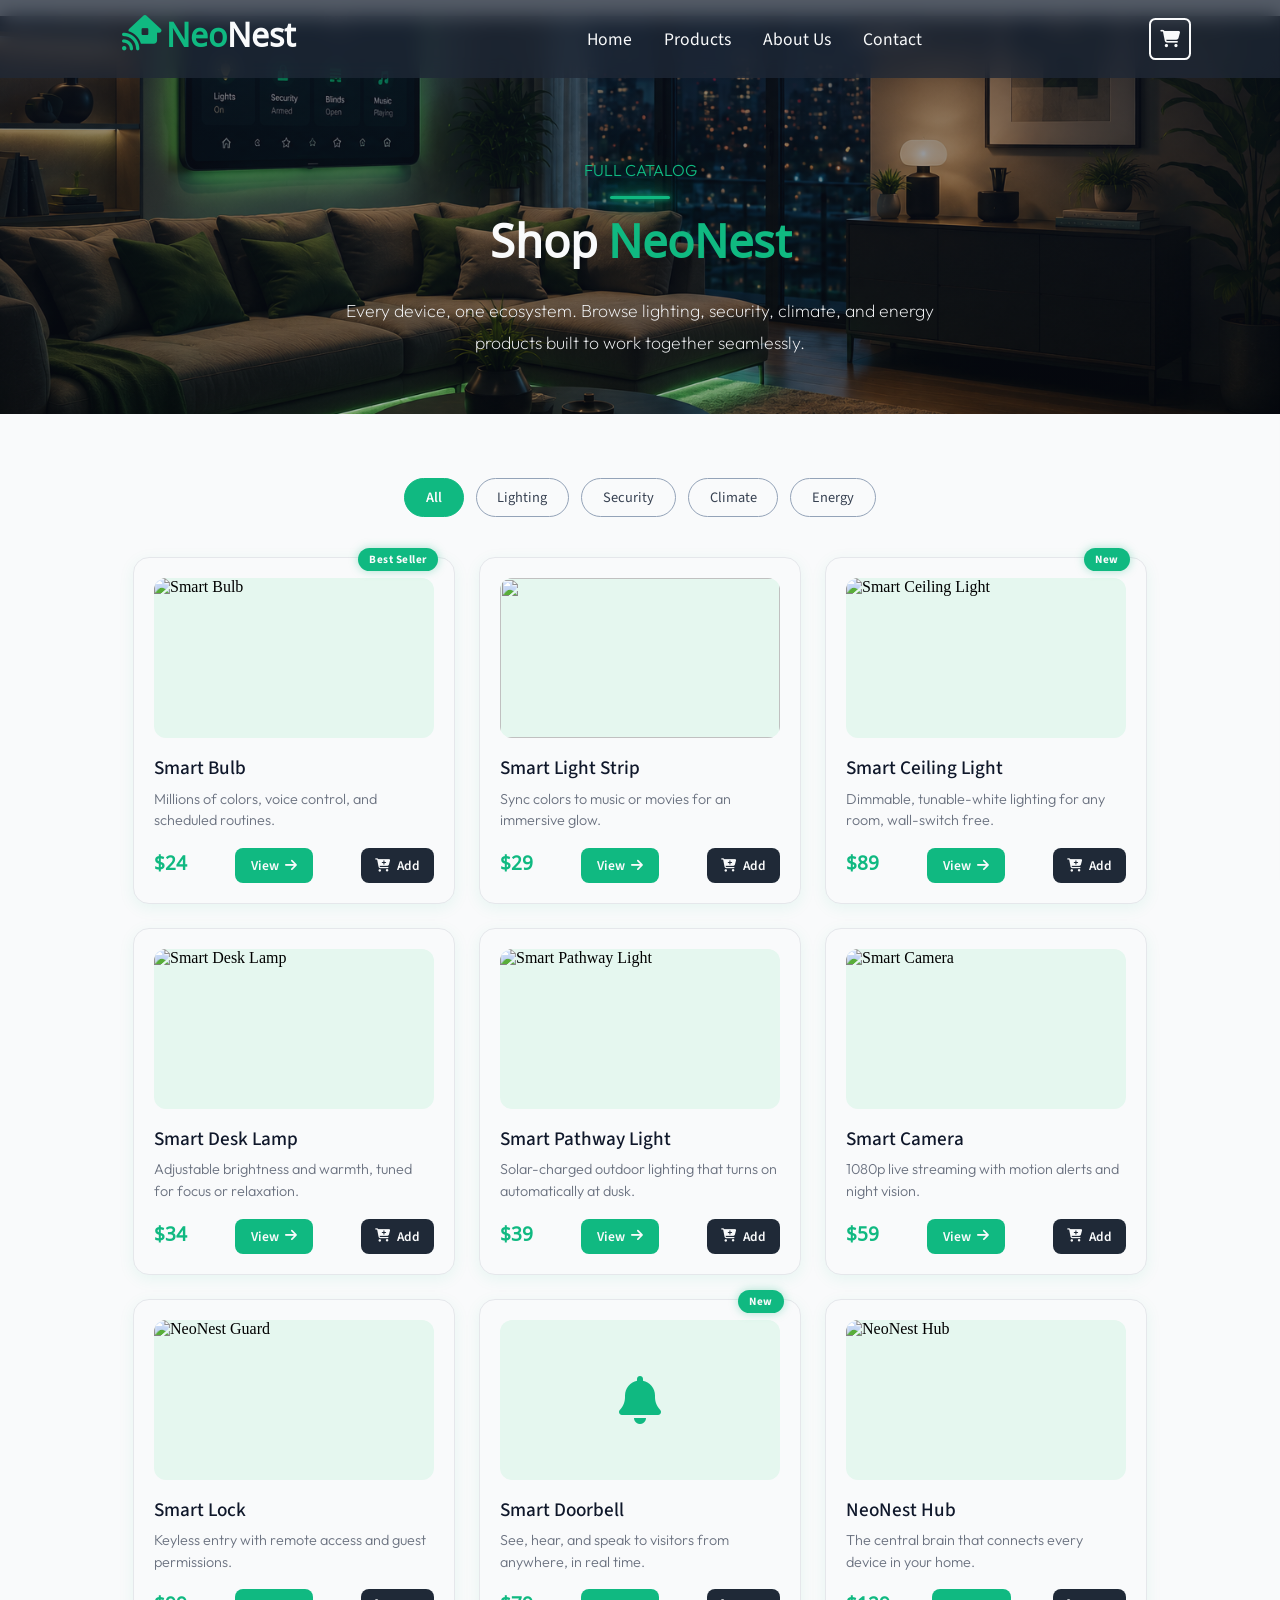
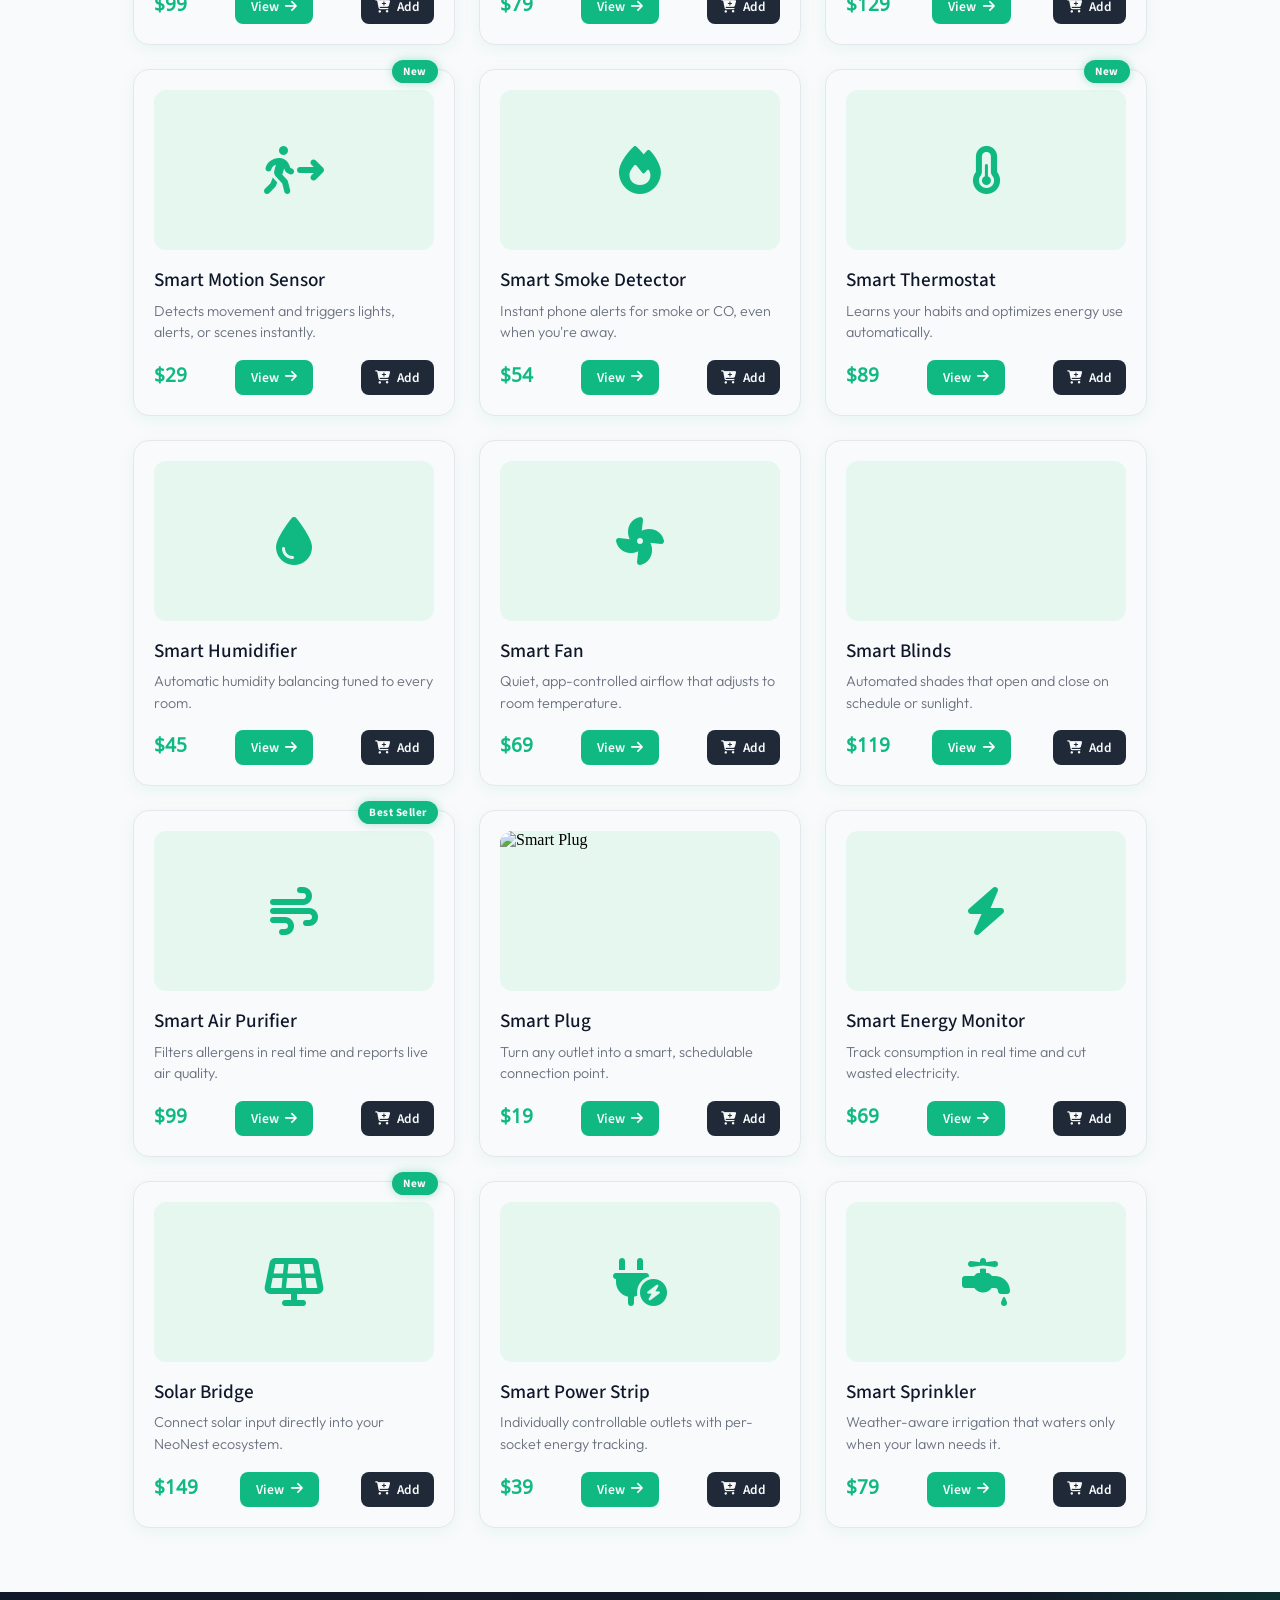
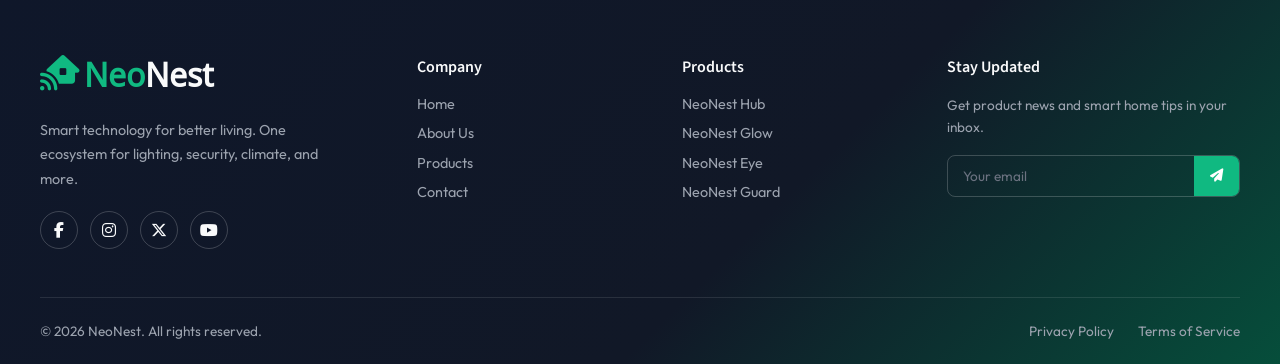
==== commit 9f1ce5fd: "Add files via upload" ====
--- a/products.html
+++ b/products.html
@@ -31,15 +31,15 @@
             <ul class="nav-links" id="nav-links">
                 <li><a href="index.html">Home</a></li>
                 <li><a href="products.html">Products</a></li>
-                <li><a href="#">Features</a></li>
-                <li><a href="#">Solutions</a></li>
-                <li><a href="#">About Us</a></li>
-                <li><a href="#">Contact</a></li>
-            </ul>
-            <button class="nav-btn">
+                <!-- <li><a href="#">Features</a></li>
+                <li><a href="#">Solutions</a></li> -->
+                <li><a href="about.html">About Us</a></li>
+                <li><a href="contact.html">Contact</a></li>
+            </ul>
+            <!-- <button class="nav-btn">
                 <a href="#">Get Started</a>
                 <i class="fa-solid fa-arrow-right arrow-icon"></i>
-            </button>
+            </button> -->
         </nav>
         <div class="hamburger" id="hamburger">
             <span></span>
@@ -343,6 +343,68 @@
         </div>
            
     </section>
+
+
+    <footer class="site-footer">
+    <div class="footer-ctn">
+        <div class="footer-top">
+            <div class="footer-brand">
+                <div class="brand-ctn">
+                    <div class="icon-ctn">
+                        <i class="fa-solid fa-house-signal logo-icon"></i>
+                    </div>
+                    <div class="name-ctn">
+                        <h1>Neo<span>Nest</span></h1>
+                    </div>
+                </div>
+                <p>Smart technology for better living. One ecosystem for lighting, security, climate, and more.</p>
+                <div class="footer-socials">
+                    <a href="#" aria-label="Facebook"><i class="fa-brands fa-facebook-f"></i></a>
+                    <a href="#" aria-label="Instagram"><i class="fa-brands fa-instagram"></i></a>
+                    <a href="#" aria-label="X"><i class="fa-brands fa-x-twitter"></i></a>
+                    <a href="#" aria-label="YouTube"><i class="fa-brands fa-youtube"></i></a>
+                </div>
+            </div>
+
+            <div class="footer-col">
+                <h4>Company</h4>
+                <ul>
+                    <li><a href="index.html">Home</a></li>
+                    <li><a href="about.html">About Us</a></li>
+                    <li><a href="products.html">Products</a></li>
+                    <li><a href="#">Contact</a></li>
+                </ul>
+            </div>
+
+            <div class="footer-col">
+                <h4>Products</h4>
+                <ul>
+                    <li><a href="products.html">NeoNest Hub</a></li>
+                    <li><a href="products.html">NeoNest Glow</a></li>
+                    <li><a href="products.html">NeoNest Eye</a></li>
+                    <li><a href="products.html">NeoNest Guard</a></li>
+                </ul>
+            </div>
+
+            <div class="footer-col footer-newsletter">
+                <h4>Stay Updated</h4>
+                <p>Get product news and smart home tips in your inbox.</p>
+                <form class="newsletter-form" onsubmit="return false;">
+                    <input type="email" placeholder="Your email" required>
+                    <button type="submit" aria-label="Subscribe"><i class="fa-solid fa-paper-plane"></i></button>
+                </form>
+            </div>
+        </div>
+
+        <div class="footer-bottom">
+            <p>&copy; <span id="footer-year"></span> NeoNest. All rights reserved.</p>
+            <div class="footer-legal">
+                <a href="#">Privacy Policy</a>
+                <a href="#">Terms of Service</a>
+            </div>
+        </div>
+    </div>
+</footer>
 
     <!-- ===== MODALS ===== -->
 
--- a/style.css
+++ b/style.css
@@ -265,14 +265,16 @@
     border: var(--Off-White) 2px solid;
     color: var(--Off-White);
     border-radius: 0.4rem;
-
     padding: 0.7rem 1.5rem;
     font-size: 1rem;
     font-family: "Source Sans 3";
     gap: 10px;
 
-
+    
     animation: slideIn 2s ease;
+}
+.cta-btns a{
+    text-decoration: none;
 }
 .ctn2:hover{
     box-shadow: inset rgba(0, 0, 0, 0)  ;
@@ -923,6 +925,362 @@
     transform: rotate(90deg);
   }
 
+/* TESTIMONIALS */
+
+.testimonials{
+    background-color: var(--Off-White);
+    padding: 4rem 1.5rem;
+}
+
+.testimonials-ctn{
+    max-width: 1200px;
+    margin: 0 auto;
+    text-align: center;
+}
+
+.testimonials-hdr{
+    color: var(--Deep);
+    font-family: "Noto Sans Bhaiksuki", sans-serif;
+    font-weight: 300;
+    font-size: 2.5rem;
+    margin-bottom: 2.5rem;
+    animation: slideIn 1.5s ease-in;
+}
+
+.testimonials-hdr span{
+    color: var(--Emerald-green);
+}
+
+.testimonial-cards{
+    display: grid;
+    grid-template-columns: repeat(auto-fit, minmax(280px, 1fr));
+    gap: 1.5rem;
+}
+
+.testimonial-card{
+    position: relative;
+    background: var(--Off-White);
+    border: 1px solid #E5E7EB;
+    border-radius: 16px;
+    padding: 2rem 1.5rem 1.5rem;
+    text-align: left;
+    box-shadow: 0 4px 16px rgba(16,185,129,.08);
+    transition: transform 0.2s ease, border-color 0.2s ease;
+}
+
+.testimonial-card:hover{
+    transform: translateY(-4px);
+    border-color: var(--Emerald-green);
+    box-shadow: 0 8px 24px rgba(16,185,129,.15);
+}
+
+.quote-icon{
+    color: var(--Mint);
+    font-size: 1.5rem;
+    opacity: 0.6;
+    margin-bottom: 0.75rem;
+}
+
+.testimonial-text{
+    color: #374151;
+    font-family: "Outfit";
+    font-size: 0.98rem;
+    line-height: 1.7;
+    font-weight: 300;
+    margin-bottom: 1.5rem;
+    min-height: 100px;
+}
+
+.testimonial-footer{
+    display: flex;
+    align-items: center;
+    gap: 0.75rem;
+    flex-wrap: wrap;
+}
+
+.avatar{
+    width: 42px;
+    height: 42px;
+    border-radius: 50%;
+    background: var(--Panel);
+    display: flex;
+    align-items: center;
+    justify-content: center;
+    color: var(--Emerald-green);
+    font-size: 1.1rem;
+    flex-shrink: 0;
+}
+
+.testimonial-info{
+    flex: 1;
+}
+
+.testimonial-info h4{
+    color: var(--Deep);
+    font-family: "Source Sans 3";
+    font-size: 0.95rem;
+    font-weight: 600;
+}
+
+.testimonial-info span{
+    color: #9CA3AF;
+    font-family: "Outfit";
+    font-size: 0.8rem;
+}
+
+.stars{
+    color: var(--Emerald-green);
+    font-size: 0.8rem;
+    display: flex;
+    gap: 2px;
+    width: 100%;
+    margin-top: 0.5rem;
+}
+/* FINAL CTA */
+
+.final-cta{
+      background-image: linear-gradient(rgba(20, 20, 40, 0.75), rgba(20, 20, 40, 0.9)),
+                     url("https://www.momooze.com/wp-content/uploads/Smart-Interior-Design-1-1536x1024.jpg.webp");
+  background-size: cover;
+  background-position: center;
+  background-repeat: no-repeat;
+    padding: 5rem 1.5rem;
+    text-align: center;
+    position: relative;
+    overflow: hidden;
+}
+
+/* .final-cta::before{
+    content: "";
+    position: absolute;
+    inset: 0;
+    background:
+        radial-gradient(circle at 20% 30%, rgba(16,185,129,.25) 0%, transparent 45%),
+        radial-gradient(circle at 80% 70%, rgba(110,231,183,.2) 0%, transparent 50%);
+    pointer-events: none;
+} */
+
+.final-cta-ctn{
+    position: relative;
+    z-index: 1;
+    max-width: 640px;
+    margin: 0 auto;
+}
+
+.cta-icon{
+    color: var(--Emerald-green);
+    font-size: 2.5rem;
+    background: rgba(16,185,129,.12);
+    padding: 20px;
+    border-radius: 50%;
+    box-shadow: 0 0 25px rgba(16,185,129,.3);
+    margin-bottom: 1.5rem;
+    display: inline-block;
+}
+
+.cta-hdr{
+    color: var(--Off-White);
+    font-family: "Noto Sans Bhaiksuki", sans-serif;
+    font-weight: 300;
+    font-size: 2.6rem;
+    margin-bottom: 1rem;
+    animation: slideIn 1.5s ease-in;
+}
+
+.cta-hdr span{
+    color: var(--Emerald-green);
+}
+
+.cta-text{
+    color: #eeeeeec4;
+    font-family: "Outfit";
+    font-size: 1.1rem;
+    font-weight: 200;
+    line-height: 1.8;
+    margin-bottom: 2rem;
+}
+
+.cta-btns{
+    display: flex;
+    justify-content: center;
+    gap: 1.25rem;
+    flex-wrap: wrap;
+    margin-bottom: 1.25rem;
+}
+
+.cta-note{
+    color: #9CA3AF;
+    font-family: "Outfit";
+    font-size: 0.85rem;
+}
+
+/* FOOTER */
+.site-footer{
+    background: linear-gradient(135deg, #0F172A, #111827 60%, #064e3b);
+    padding: 4rem 1.5rem 0;
+}
+.footer-ctn{
+    max-width: 1200px;
+    margin: 0 auto;
+}
+.footer-top{
+    display: grid;
+    grid-template-columns: 1.5fr 1fr 1fr 1.3fr;
+    gap: 2.5rem;
+    padding-bottom: 3rem;
+    border-bottom: 1px solid rgba(249,250,251,.1);
+}
+.footer-brand p{
+    color: #9CA3AF;
+    font-family: "Outfit";
+    font-size: .9rem;
+    line-height: 1.7;
+    margin: 1rem 0 1.25rem;
+    max-width: 280px;
+}
+.footer-socials{
+    display: flex;
+    gap: .75rem;
+}
+.footer-socials a{
+    width: 36px;
+    height: 36px;
+    border-radius: 50%;
+    border: 1px solid rgba(249,250,251,.2);
+    color: var(--Off-White);
+    display: flex;
+    align-items: center;
+    justify-content: center;
+    text-decoration: none;
+    transition: .2s ease;
+}
+.footer-socials a:hover{
+    background: var(--Emerald-green);
+    border-color: var(--Emerald-green);
+    transform: translateY(-3px);
+}
+.footer-col h4{
+    color: var(--Off-White);
+    font-family: "Source Sans 3";
+    font-weight: 600;
+    font-size: 1rem;
+    margin-bottom: 1.1rem;
+}
+.footer-col ul{
+    list-style: none;
+}
+.footer-col ul li{
+    margin-bottom: .7rem;
+}
+.footer-col ul li a{
+    color: #9CA3AF;
+    text-decoration: none;
+    font-family: "Outfit";
+    font-size: .9rem;
+    transition: color .2s ease;
+}
+.footer-col ul li a:hover{
+    color: var(--Mint);
+}
+.footer-newsletter p{
+    color: #9CA3AF;
+    font-family: "Outfit";
+    font-size: .85rem;
+    line-height: 1.6;
+    margin-bottom: 1rem;
+}
+.newsletter-form{
+    display: flex;
+    border-radius: 8px;
+    overflow: hidden;
+    border: 1px solid rgba(249,250,251,.2);
+}
+.newsletter-form input{
+    flex: 1;
+    background: transparent;
+    border: none;
+    padding: .7rem .9rem;
+    color: var(--Off-White);
+    font-family: "Outfit";
+    font-size: .85rem;
+    outline: none;
+}
+.newsletter-form input::placeholder{ color: #6B7280; }
+.newsletter-form button{
+    background: var(--Emerald-green);
+    border: none;
+    color: #fff;
+    padding: 0 1rem;
+    cursor: pointer;
+    transition: background-color .2s ease;
+}
+.newsletter-form button:hover{ background: #059669; }
+.footer-bottom{
+    display: flex;
+    justify-content: space-between;
+    align-items: center;
+    flex-wrap: wrap;
+    gap: 1rem;
+    padding: 1.5rem 0;
+}
+.footer-bottom p{
+    color: #9CA3AF;
+    font-family: "Outfit";
+    font-size: .85rem;
+}
+.footer-legal{
+    display: flex;
+    gap: 1.5rem;
+}
+.footer-legal a{
+    color: #9CA3AF;
+    text-decoration: none;
+    font-family: "Outfit";
+    font-size: .85rem;
+    transition: color .2s ease;
+}
+.footer-legal a:hover{ color: var(--Mint); }
+
+@media screen and (max-width: 1024px){
+    .footer-top{ grid-template-columns: 1fr 1fr; }
+}
+@media screen and (max-width: 428px){
+    .footer-top{ grid-template-columns: 1fr; text-align: center; }
+    .footer-socials{ justify-content: center; }
+    .footer-brand p{ margin-left: auto; margin-right: auto; }
+    .footer-bottom{ flex-direction: column; text-align: center; }
+}
+
+/* RESPONSIVE */
+
+
+
+@media screen and (max-width:428px){
+    .final-cta{
+        padding: 3.5rem 1rem;
+    }
+    .cta-hdr{
+        font-size: 1.8rem;
+    }
+    .cta-text{
+        font-size: 1rem;
+    }
+    .cta-btns{
+        flex-direction: column;
+        align-items: center;
+    }
+    .ctn1, .ctn2{
+        width: 100%;
+        justify-content: center;
+    }
+}
+
+
+/* RESPONSIVE */
+
+
+
+
 
 /* large screeen */
 
@@ -1289,8 +1647,18 @@
     .tagline {
         font-size: 1.2rem;
     }
-
-}
+    .testimonials-hdr{
+        font-size: 2.1rem;
+    }
+   
+    .cta-hdr{
+        font-size: 2.1rem;
+    }
+}
+
+
+
+
 
 
 /* MOBILE PHONES RESPONSIVENESS */
@@ -1498,7 +1866,19 @@
         font-size:0.7rem;
     }
 
-}
+    .testimonials{
+        padding: 3rem 1rem;
+    }
+    .testimonials-hdr{
+        font-size: 1.8rem;
+    }
+    .testimonial-card{
+        padding: 1.5rem 1.25rem 1.25rem;
+    }
+}
+
+
+
 
 
 
